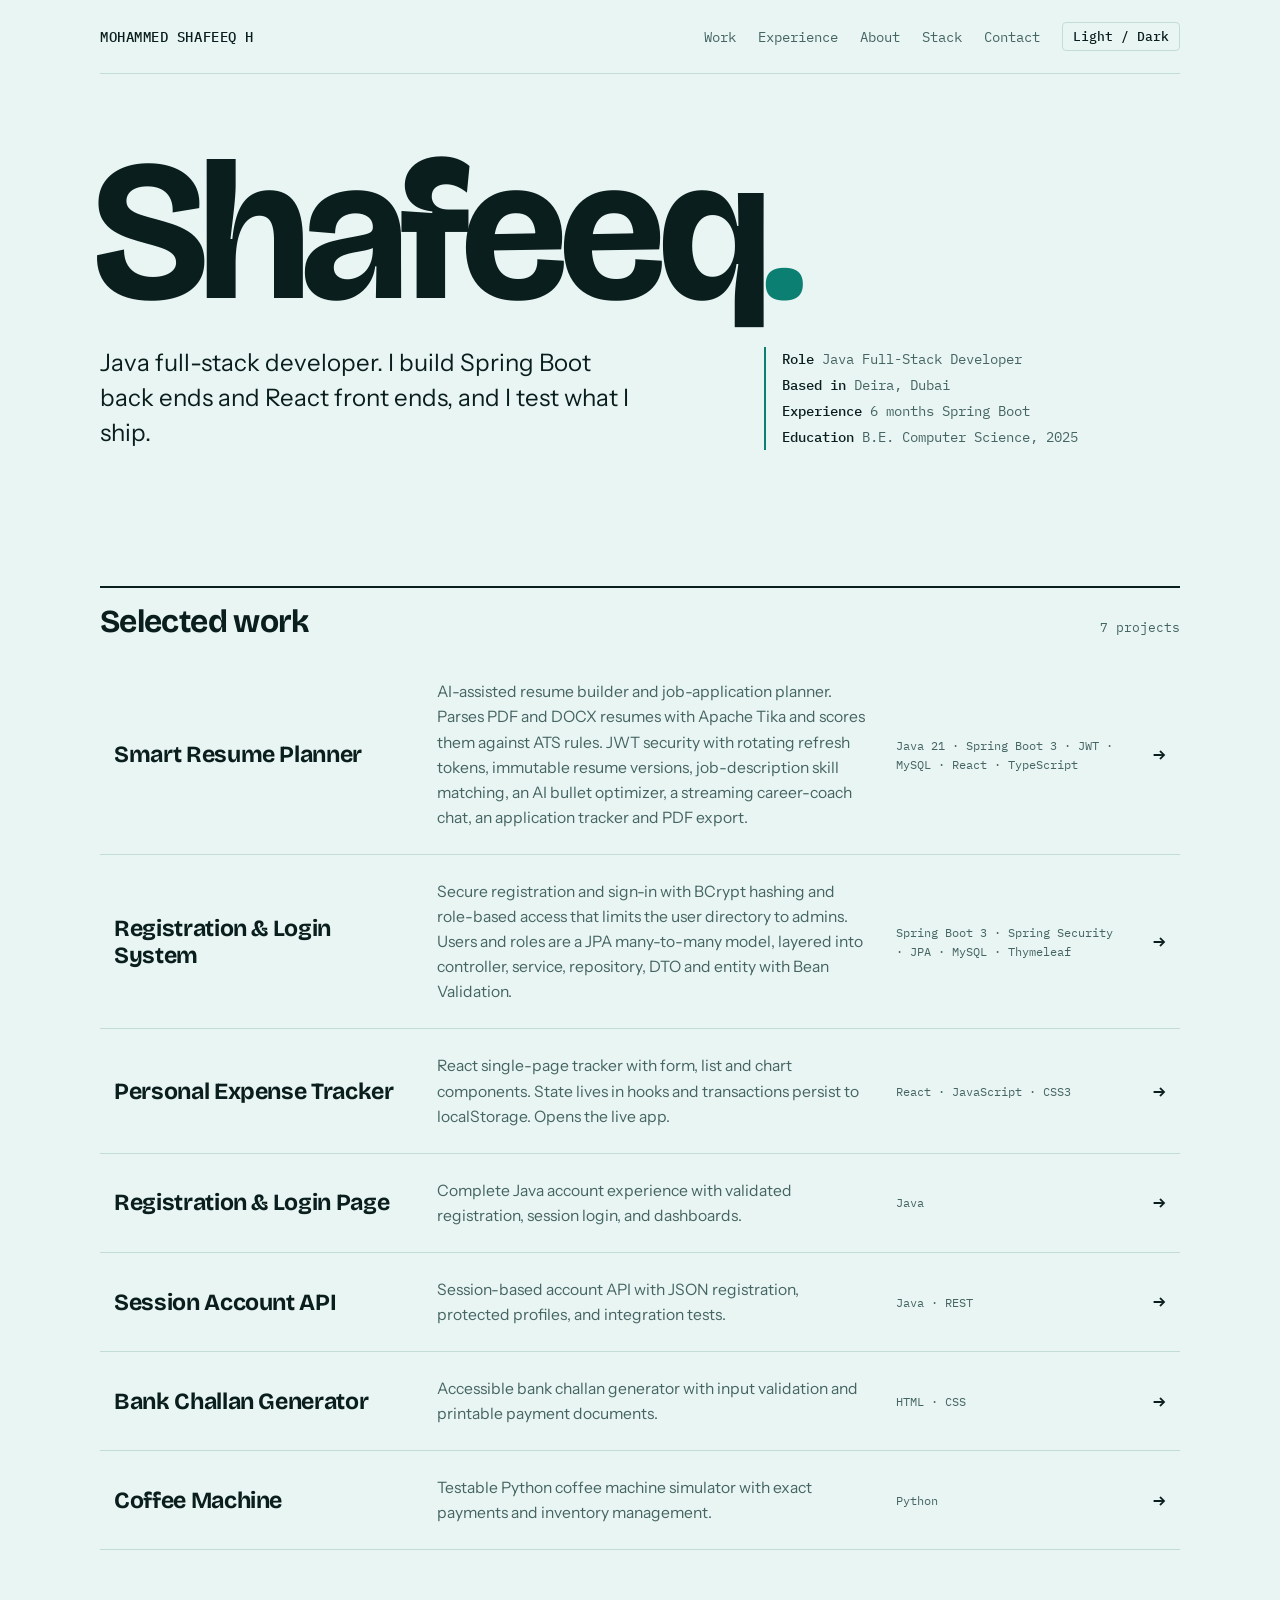
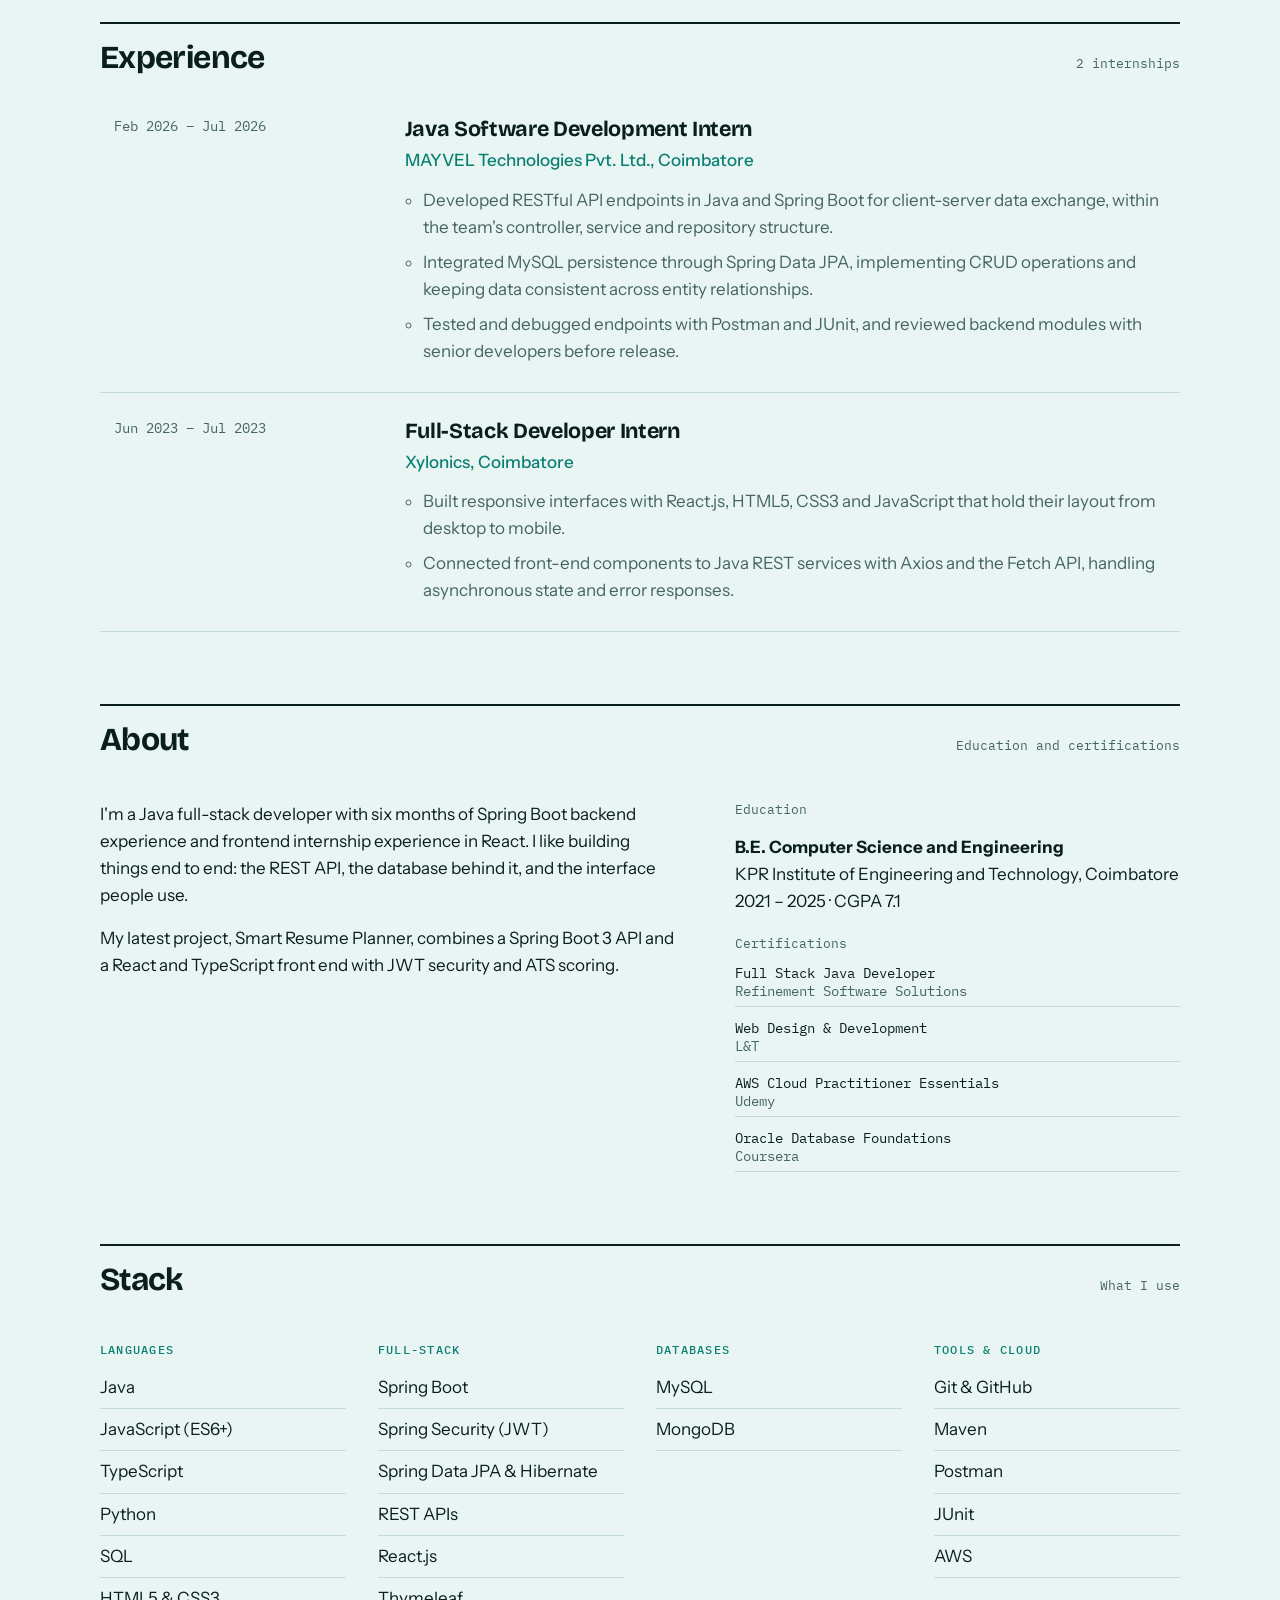
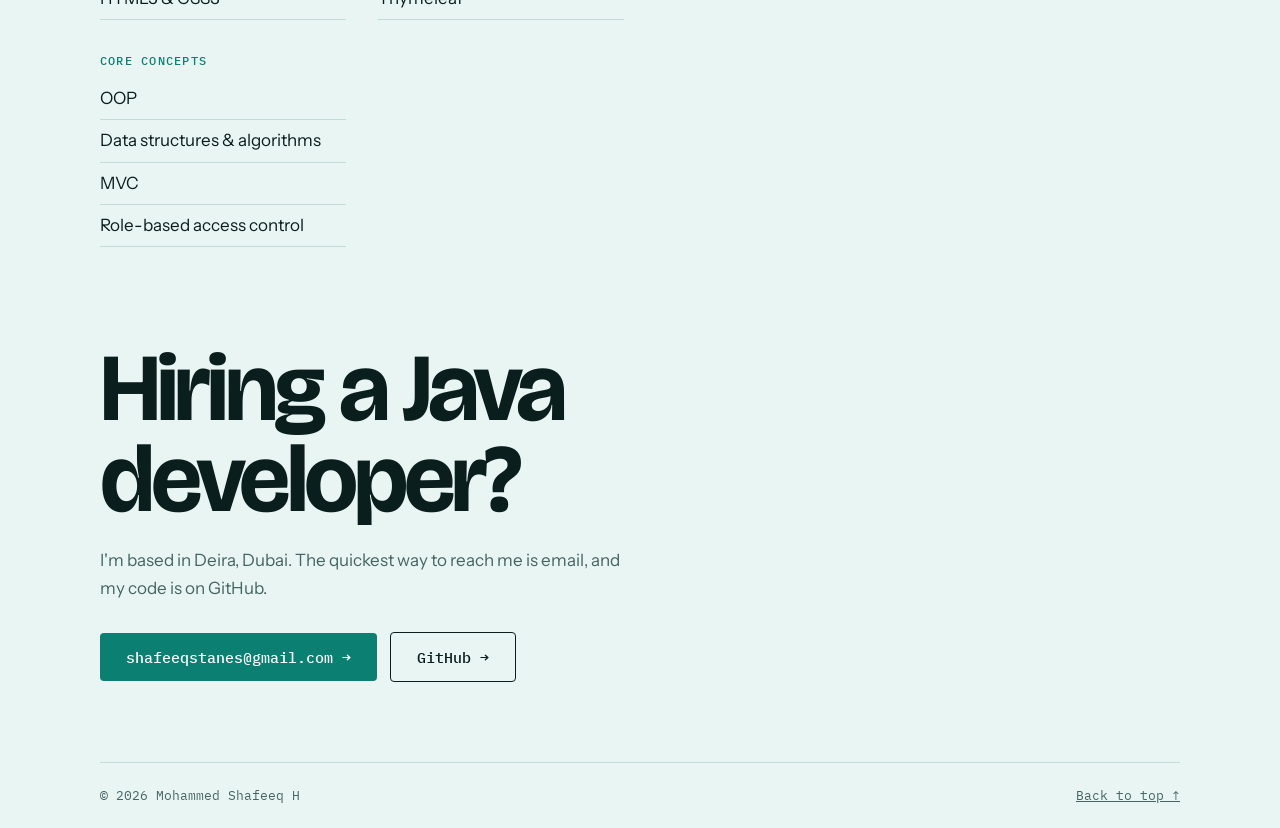
==== index.html @ 6ce8cd81 "Switch to aqua green theme Co-Authored-By: Claude Sonnet 5.5 <noreply@anthropic.com>" ====
<!doctype html>
<html lang="en">
<head>
<meta charset="utf-8">
<meta name="viewport" content="width=device-width, initial-scale=1">
<title>Mohammed Shafeeq Portfolio</title>
<meta name="description" content="Portfolio of Mohammed Shafeeq H, a Java full-stack developer in Dubai working with Spring Boot, React and MySQL.">
<link rel="preconnect" href="https://fonts.googleapis.com">
<link rel="preconnect" href="https://fonts.gstatic.com" crossorigin>
<link href="https://fonts.googleapis.com/css2?family=Bricolage+Grotesque:opsz,wght@12..96,500;12..96,700&family=Instrument+Sans:wght@400;500;600&family=IBM+Plex+Mono:wght@400;500&display=swap" rel="stylesheet">
<style>
/* Layout: left-aligned editorial index. Giant name, a ruled project index that fills on hover, a language bar drawn from the real repositories. */
:root{
  --bg:#e9f5f3; --surface:#f6fcfb; --fg:#0a1f1d; --muted:#456562; --line:#c2dcd8;
  --accent:#0a7f72; --accent-ink:#ffffff;
  --display:'Bricolage Grotesque','Arial Narrow',Arial,sans-serif;
  --body:'Instrument Sans',system-ui,sans-serif;
  --mono:'IBM Plex Mono',ui-monospace,Consolas,monospace;
}
@media (prefers-color-scheme:dark){
  :root:not([data-theme="light"]){--bg:#071a1b;--surface:#0d2325;--fg:#e2f5f2;--muted:#84aaa5;--line:#1b3b3d;--accent:#2fe0c4;--accent-ink:#04201c;color-scheme:dark}
}
:root[data-theme="dark"]{--bg:#071a1b;--surface:#0d2325;--fg:#e2f5f2;--muted:#84aaa5;--line:#1b3b3d;--accent:#2fe0c4;--accent-ink:#04201c;color-scheme:dark}
*{box-sizing:border-box;margin:0}
html{scroll-behavior:smooth}
body{background:var(--bg);color:var(--fg);font:400 1.0625rem/1.6 var(--body);-webkit-font-smoothing:antialiased;padding-left:max(16px,env(safe-area-inset-left,0px));padding-right:max(16px,env(safe-area-inset-right,0px));padding-block:0}
a{color:inherit}
.wrap{max-width:1080px;margin:0 auto}
.top{display:flex;justify-content:space-between;align-items:center;padding:22px 0;border-bottom:1px solid var(--line);gap:16px;flex-wrap:wrap}
.top .id{font:500 .85rem var(--mono);letter-spacing:.04em}
.top nav{display:flex;gap:22px;align-items:center;flex-wrap:wrap}
.top nav a{font:400 .85rem var(--mono);text-decoration:none;color:var(--muted)}
.top nav a:hover{color:var(--accent)}
#theme{font:500 .8rem var(--mono);background:none;color:var(--fg);border:1px solid var(--line);border-radius:4px;padding:5px 10px;cursor:pointer}
#theme:hover{border-color:var(--accent);color:var(--accent)}
.hero{padding:72px 0 64px;display:grid;grid-template-columns:1fr;gap:28px}
.hero h1{font:700 clamp(4rem,17vw,12.5rem)/.86 var(--display);letter-spacing:-.045em;margin-left:-.04em;text-wrap:balance}
.hero h1 span{color:var(--accent)}
.hero .row{display:grid;grid-template-columns:minmax(0,1.5fr) minmax(0,1fr);gap:40px;align-items:end}
@media(max-width:760px){.hero .row{grid-template-columns:minmax(0,1fr)}}
.lead{font-size:clamp(1.15rem,2.4vw,1.5rem);line-height:1.45;max-width:34ch}
.status{font:400 .85rem/1.9 var(--mono);color:var(--muted);border-left:2px solid var(--accent);padding-left:16px}
.status b{color:var(--fg);font-weight:500}
.h{display:flex;justify-content:space-between;align-items:baseline;gap:16px;padding:14px 0;border-top:2px solid var(--fg);margin-top:72px}
.h h2{font:700 clamp(1.5rem,3vw,2rem) var(--display);letter-spacing:-.02em}
.h small{font:400 .8rem var(--mono);color:var(--muted)}
.list{list-style:none;padding:0}
.item a{display:grid;grid-template-columns:minmax(0,1.1fr) minmax(0,1.6fr) minmax(0,.8fr) 28px;gap:24px;align-items:center;padding:24px 14px;border-bottom:1px solid var(--line);text-decoration:none;transition:background .2s,color .2s,padding .2s}
.item a:hover,.item a:focus-visible{background:var(--accent);color:var(--accent-ink);padding-left:22px;outline:none}
.item h3{font:700 1.45rem/1.15 var(--display);letter-spacing:-.015em}
.item p{color:var(--muted);font-size:.98rem}
.item .stack{font:400 .78rem/1.5 var(--mono);color:var(--muted)}
.item .arr{font:500 1.3rem var(--mono);justify-self:end}
.item a:hover p,.item a:hover .stack,.item a:focus-visible p,.item a:focus-visible .stack{color:inherit}
@media(max-width:760px){.item a{grid-template-columns:minmax(0,1fr) 24px;gap:6px 12px;padding:20px 8px}.item p,.item .stack{grid-column:1}.item .arr{grid-row:1;grid-column:2}}
.about{display:grid;grid-template-columns:minmax(0,1.3fr) minmax(0,1fr);gap:56px;padding-top:28px}
@media(max-width:760px){.about{grid-template-columns:minmax(0,1fr);gap:32px}}
.about p+p{margin-top:16px}
.about p{max-width:60ch}
.bar{display:flex;height:34px;border-radius:3px;overflow:hidden;gap:2px;margin:6px 0 16px}
.bar i{display:block;min-width:4px}
.leg{list-style:none;padding:0;font:400 .85rem var(--mono);display:grid;gap:6px}
.leg li{display:flex;align-items:center;gap:10px}
.leg em{width:10px;height:10px;border-radius:2px;display:inline-block;font-style:normal}
.leg span{margin-left:auto;color:var(--muted)}
.cap{font:400 .8rem var(--mono);color:var(--muted);margin-bottom:6px}
.skills{display:grid;grid-template-columns:repeat(auto-fit,minmax(200px,1fr));gap:32px;padding-top:28px}
.skills h3{font:500 .78rem var(--mono);letter-spacing:.1em;text-transform:uppercase;color:var(--accent);margin-bottom:10px}
.skills ul{list-style:none;padding:0}
.skills li{padding:7px 0;border-bottom:1px solid var(--line)}
.exp{display:grid;grid-template-columns:minmax(0,.7fr) minmax(0,2fr);gap:24px;padding:26px 14px;border-bottom:1px solid var(--line)}
.exp h3{font:700 1.35rem/1.2 var(--display);letter-spacing:-.015em}
.exp .when{font:400 .85rem var(--mono);color:var(--muted)}
.exp .org{color:var(--accent);font-weight:500;margin:4px 0 12px}
.pts{padding-left:18px;display:grid;gap:8px;color:var(--muted)}
@media(max-width:760px){.exp{grid-template-columns:minmax(0,1fr);gap:8px;padding:22px 8px}}
.edu{line-height:1.6}
.certs li{display:grid;grid-template-columns:minmax(0,1fr);gap:0;padding:6px 0;border-bottom:1px solid var(--line)}
.certs span{margin-left:0}
.btn.ghost{background:none;color:var(--fg);border:1px solid var(--fg);margin-left:10px}
@media(max-width:480px){.btn.ghost{margin:10px 0 0}}
.contact{padding:96px 0 80px}
.contact h2{font:700 clamp(2.4rem,8vw,6rem)/.95 var(--display);letter-spacing:-.04em;max-width:13ch;text-wrap:balance}
.contact p{color:var(--muted);max-width:48ch;margin:22px 0 30px}
.btn{display:inline-block;background:var(--accent);color:var(--accent-ink);padding:14px 26px;border-radius:4px;font:500 .95rem var(--mono);text-decoration:none;transition:transform .2s}
.btn:hover{transform:translate(3px,-3px)}
footer{border-top:1px solid var(--line);padding:24px 0;font:400 .8rem var(--mono);color:var(--muted);display:flex;justify-content:space-between;gap:8px;flex-wrap:wrap}
:focus-visible{outline:2px solid var(--accent);outline-offset:3px}
@media(prefers-reduced-motion:reduce){*{transition:none!important}html{scroll-behavior:auto}}
</style>
</head>
<body>
<div class="wrap">
<header class="top">
  <span class="id">MOHAMMED SHAFEEQ H</span>
  <nav>
    <a href="#work">Work</a><a href="#experience">Experience</a><a href="#about">About</a><a href="#stack">Stack</a><a href="#contact">Contact</a>
    <button id="theme" type="button" aria-label="Switch between light and dark theme">Light / Dark</button>
  </nav>
</header>

<main id="top">
<section class="hero">
  <h1>Shafeeq<span>.</span></h1>
  <div class="row">
    <p class="lead">Java full-stack developer. I build Spring Boot back ends and React front ends, and I test what I ship.</p>
    <div class="status">
      <div><b>Role</b> Java Full-Stack Developer</div>
      <div><b>Based in</b> Deira, Dubai</div>
      <div><b>Experience</b> 6 months Spring Boot</div>
      <div><b>Education</b> B.E. Computer Science, 2025</div>
    </div>
  </div>
</section>

<section id="work">
  <div class="h"><h2>Selected work</h2><small>7 projects</small></div>
  <ul class="list">
    <li class="item"><a href="https://github.com/Shafeeq0807/smart-resume-planner" target="_blank" rel="noopener"><h3>Smart Resume Planner</h3><p>AI-assisted resume builder and job-application planner. Parses PDF and DOCX resumes with Apache Tika and scores them against ATS rules. JWT security with rotating refresh tokens, immutable resume versions, job-description skill matching, an AI bullet optimizer, a streaming career-coach chat, an application tracker and PDF export.</p><span class="stack">Java 21 · Spring Boot 3 · JWT · MySQL · React · TypeScript</span><span class="arr" aria-hidden="true">→</span></a></li>
    <li class="item"><a href="https://github.com/Shafeeq0807/Spring-Security-login-form" target="_blank" rel="noopener"><h3>Registration &amp; Login System</h3><p>Secure registration and sign-in with BCrypt hashing and role-based access that limits the user directory to admins. Users and roles are a JPA many-to-many model, layered into controller, service, repository, DTO and entity with Bean Validation.</p><span class="stack">Spring Boot 3 · Spring Security · JPA · MySQL · Thymeleaf</span><span class="arr" aria-hidden="true">→</span></a></li>
    <li class="item"><a href="https://shafeeq0807.github.io/Expense-Tracker-react" target="_blank" rel="noopener"><h3>Personal Expense Tracker</h3><p>React single-page tracker with form, list and chart components. State lives in hooks and transactions persist to localStorage. Opens the live app.</p><span class="stack">React · JavaScript · CSS3</span><span class="arr" aria-hidden="true">→</span></a></li>
    <li class="item"><a href="https://github.com/Shafeeq0807/registration-login-page" target="_blank" rel="noopener"><h3>Registration &amp; Login Page</h3><p>Complete Java account experience with validated registration, session login, and dashboards.</p><span class="stack">Java</span><span class="arr" aria-hidden="true">→</span></a></li>
    <li class="item"><a href="https://github.com/Shafeeq0807/Registrationand-login" target="_blank" rel="noopener"><h3>Session Account API</h3><p>Session-based account API with JSON registration, protected profiles, and integration tests.</p><span class="stack">Java · REST</span><span class="arr" aria-hidden="true">→</span></a></li>
    <li class="item"><a href="https://github.com/Shafeeq0807/Bank-Challan.github.io" target="_blank" rel="noopener"><h3>Bank Challan Generator</h3><p>Accessible bank challan generator with input validation and printable payment documents.</p><span class="stack">HTML · CSS</span><span class="arr" aria-hidden="true">→</span></a></li>
    <li class="item"><a href="https://github.com/Shafeeq0807/Coffee-Machine" target="_blank" rel="noopener"><h3>Coffee Machine</h3><p>Testable Python coffee machine simulator with exact payments and inventory management.</p><span class="stack">Python</span><span class="arr" aria-hidden="true">→</span></a></li>
  </ul>
</section>

<section id="experience">
  <div class="h"><h2>Experience</h2><small>2 internships</small></div>
  <ul class="list">
    <li class="exp"><div class="when">Feb 2026 – Jul 2026</div><div><h3>Java Software Development Intern</h3><p class="org">MAYVEL Technologies Pvt. Ltd., Coimbatore</p><ul class="pts"><li>Developed RESTful API endpoints in Java and Spring Boot for client-server data exchange, within the team's controller, service and repository structure.</li><li>Integrated MySQL persistence through Spring Data JPA, implementing CRUD operations and keeping data consistent across entity relationships.</li><li>Tested and debugged endpoints with Postman and JUnit, and reviewed backend modules with senior developers before release.</li></ul></div></li>
    <li class="exp"><div class="when">Jun 2023 – Jul 2023</div><div><h3>Full-Stack Developer Intern</h3><p class="org">Xylonics, Coimbatore</p><ul class="pts"><li>Built responsive interfaces with React.js, HTML5, CSS3 and JavaScript that hold their layout from desktop to mobile.</li><li>Connected front-end components to Java REST services with Axios and the Fetch API, handling asynchronous state and error responses.</li></ul></div></li>
  </ul>
</section>

<section id="about">
  <div class="h"><h2>About</h2><small>Education and certifications</small></div>
  <div class="about">
    <div>
      <p>I'm a Java full-stack developer with six months of Spring Boot backend experience and frontend internship experience in React. I like building things end to end: the REST API, the database behind it, and the interface people use.</p>
      <p>My latest project, Smart Resume Planner, combines a Spring Boot 3 API and a React and TypeScript front end with JWT security and ATS scoring.</p>
    </div>
    <div>
      <p class="cap">Education</p>
      <p class="edu"><b>B.E. Computer Science and Engineering</b><br>KPR Institute of Engineering and Technology, Coimbatore<br>2021 – 2025 · CGPA 7.1</p>
      <p class="cap" style="margin-top:20px">Certifications</p>
      <ul class="leg certs">
        <li>Full Stack Java Developer<span>Refinement Software Solutions</span></li>
        <li>Web Design &amp; Development<span>L&amp;T</span></li>
        <li>AWS Cloud Practitioner Essentials<span>Udemy</span></li>
        <li>Oracle Database Foundations<span>Coursera</span></li>
      </ul>
    </div>
  </div>
</section>

<section id="stack">
  <div class="h"><h2>Stack</h2><small>What I use</small></div>
  <div class="skills">
    <div><h3>Languages</h3><ul><li>Java</li><li>JavaScript (ES6+)</li><li>TypeScript</li><li>Python</li><li>SQL</li><li>HTML5 &amp; CSS3</li></ul></div>
    <div><h3>Full-stack</h3><ul><li>Spring Boot</li><li>Spring Security (JWT)</li><li>Spring Data JPA &amp; Hibernate</li><li>REST APIs</li><li>React.js</li><li>Thymeleaf</li></ul></div>
    <div><h3>Databases</h3><ul><li>MySQL</li><li>MongoDB</li></ul></div>
    <div><h3>Tools &amp; cloud</h3><ul><li>Git &amp; GitHub</li><li>Maven</li><li>Postman</li><li>JUnit</li><li>AWS</li></ul></div>
    <div><h3>Core concepts</h3><ul><li>OOP</li><li>Data structures &amp; algorithms</li><li>MVC</li><li>Role-based access control</li></ul></div>
  </div>
</section>

<section id="contact" class="contact">
  <h2>Hiring a Java developer?</h2>
  <p>I'm based in Deira, Dubai. The quickest way to reach me is email, and my code is on GitHub.</p>
  <a class="btn" href="mailto:shafeeqstanes@gmail.com">shafeeqstanes@gmail.com →</a>
  <a class="btn ghost" href="https://github.com/Shafeeq0807" target="_blank" rel="noopener">GitHub →</a>
</section>
</main>

<footer><span>© <span id="yr">2026</span> Mohammed Shafeeq H</span><a href="#top">Back to top ↑</a></footer>
</div>

<script>
document.getElementById('yr').textContent=new Date().getFullYear();
var root=document.documentElement,btn=document.getElementById('theme');
try{var t=localStorage.getItem('theme');if(t)root.dataset.theme=t}catch(e){}
btn.addEventListener('click',function(){
  var dark=root.dataset.theme?root.dataset.theme==='dark':matchMedia('(prefers-color-scheme:dark)').matches;
  root.dataset.theme=dark?'light':'dark';
  try{localStorage.setItem('theme',root.dataset.theme)}catch(e){}
});
</script>
</body>
</html>
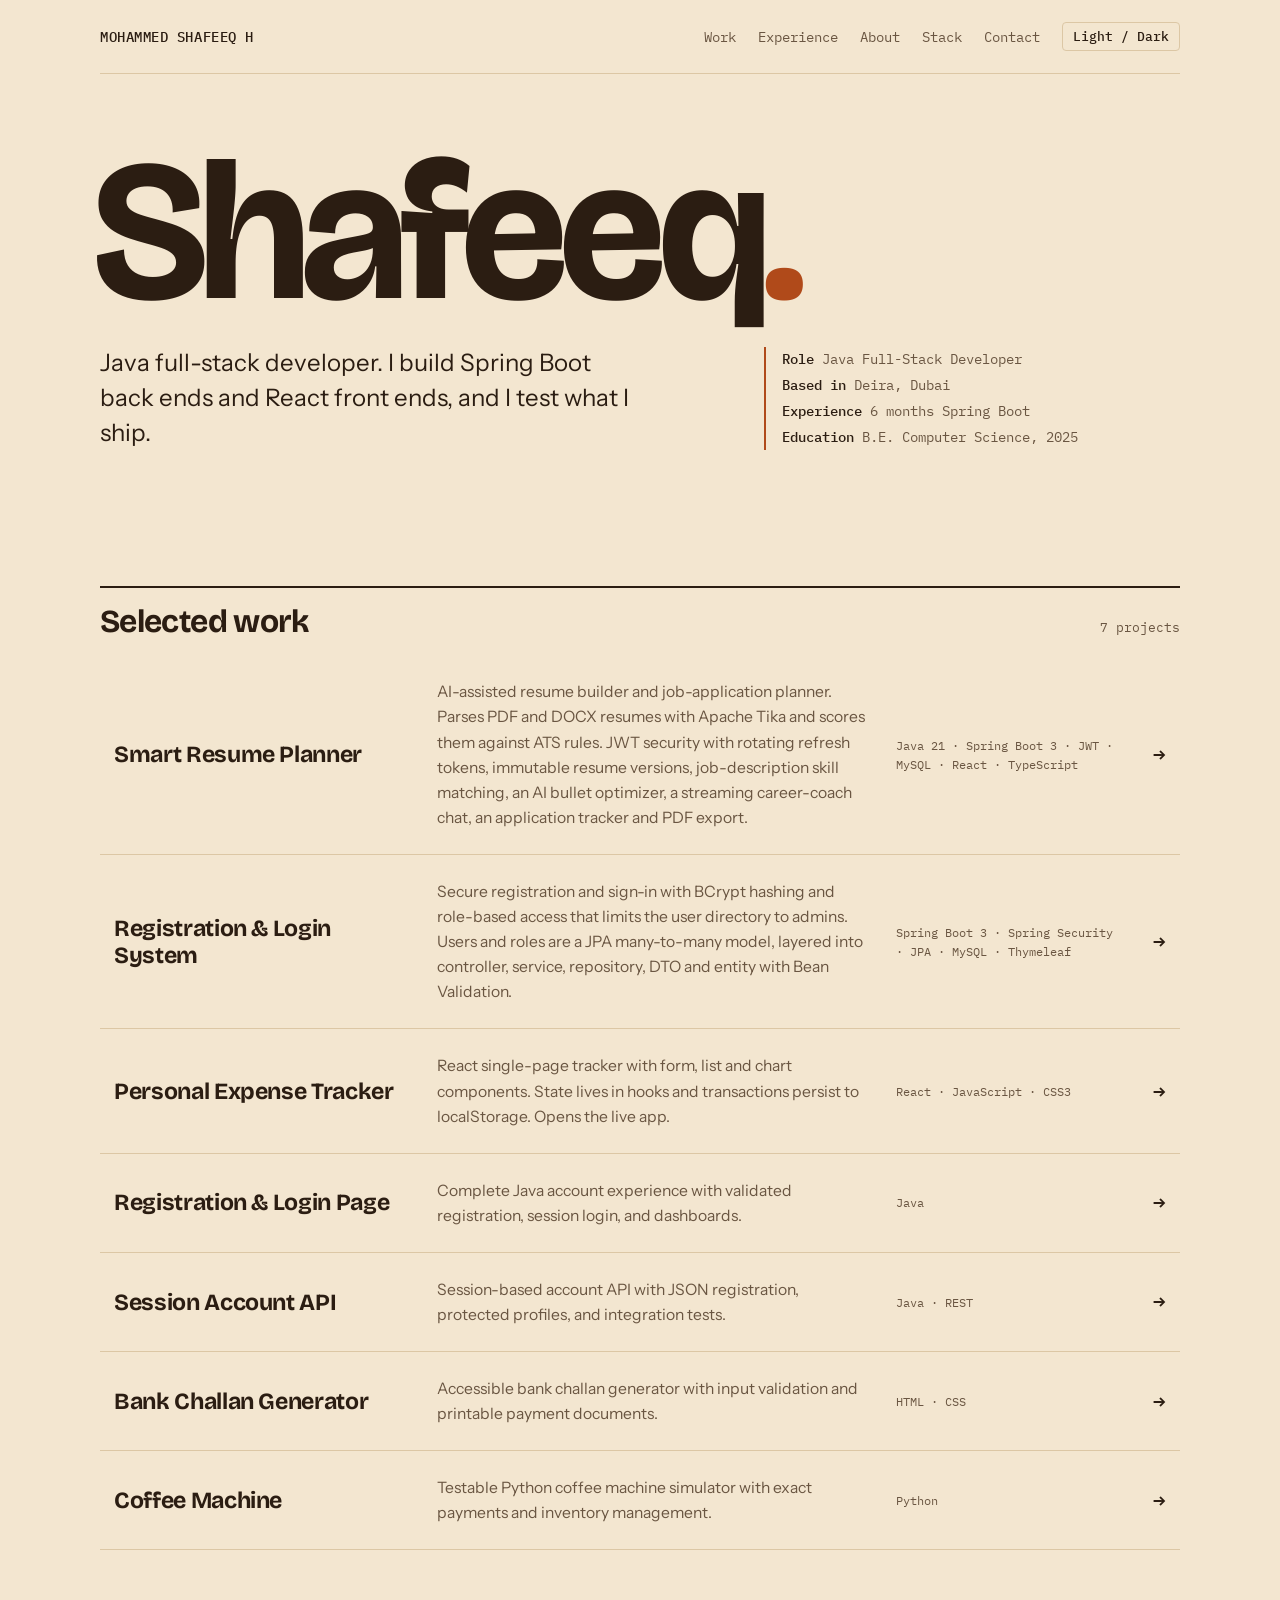
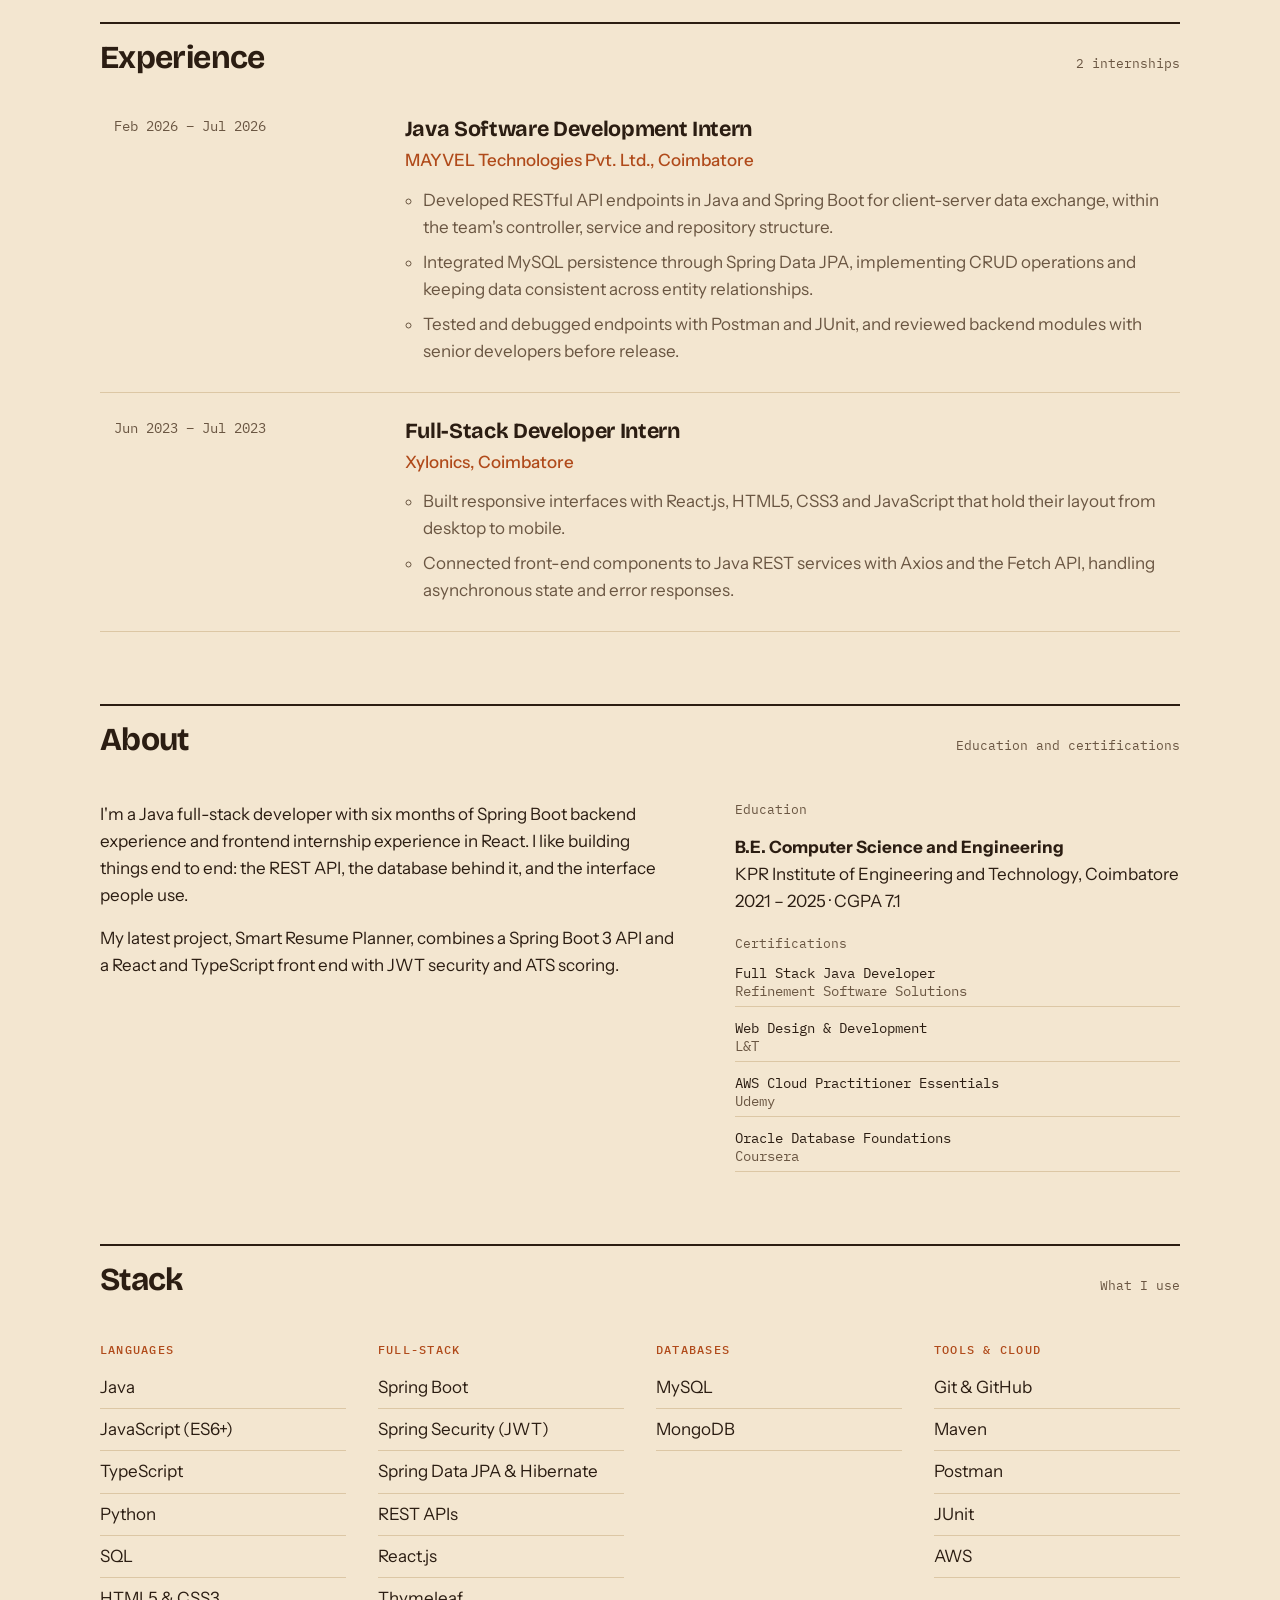
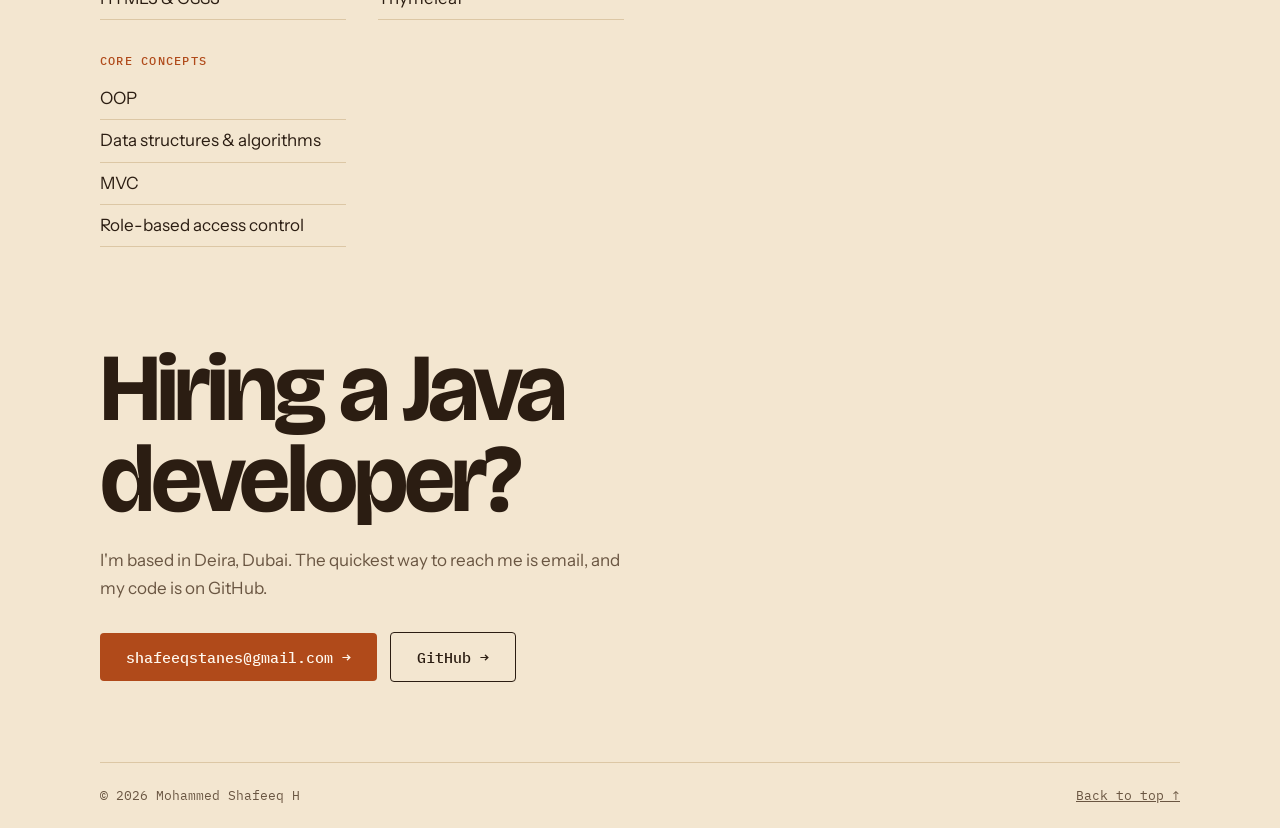
==== commit c5257f37: "Switch to desert theme Co-Authored-By: Claude Sonnet 5.5 <noreply@anthropic.com>" ====
--- a/index.html
+++ b/index.html
@@ -11,16 +11,16 @@
 <style>
 /* Layout: left-aligned editorial index. Giant name, a ruled project index that fills on hover, a language bar drawn from the real repositories. */
 :root{
-  --bg:#e9f5f3; --surface:#f6fcfb; --fg:#0a1f1d; --muted:#456562; --line:#c2dcd8;
-  --accent:#0a7f72; --accent-ink:#ffffff;
+  --bg:#f3e6d0; --surface:#faf1e0; --fg:#2b1d12; --muted:#6a5642; --line:#dcc7a5;
+  --accent:#b04a1a; --accent-ink:#fff8ee;
   --display:'Bricolage Grotesque','Arial Narrow',Arial,sans-serif;
   --body:'Instrument Sans',system-ui,sans-serif;
   --mono:'IBM Plex Mono',ui-monospace,Consolas,monospace;
 }
 @media (prefers-color-scheme:dark){
-  :root:not([data-theme="light"]){--bg:#071a1b;--surface:#0d2325;--fg:#e2f5f2;--muted:#84aaa5;--line:#1b3b3d;--accent:#2fe0c4;--accent-ink:#04201c;color-scheme:dark}
+  :root:not([data-theme="light"]){--bg:#1d1410;--surface:#2a1d15;--fg:#f4e4cb;--muted:#b39a7c;--line:#43301f;--accent:#e8913f;--accent-ink:#1d1410;color-scheme:dark}
 }
-:root[data-theme="dark"]{--bg:#071a1b;--surface:#0d2325;--fg:#e2f5f2;--muted:#84aaa5;--line:#1b3b3d;--accent:#2fe0c4;--accent-ink:#04201c;color-scheme:dark}
+:root[data-theme="dark"]{--bg:#1d1410;--surface:#2a1d15;--fg:#f4e4cb;--muted:#b39a7c;--line:#43301f;--accent:#e8913f;--accent-ink:#1d1410;color-scheme:dark}
 *{box-sizing:border-box;margin:0}
 html{scroll-behavior:smooth}
 body{background:var(--bg);color:var(--fg);font:400 1.0625rem/1.6 var(--body);-webkit-font-smoothing:antialiased;padding-left:max(16px,env(safe-area-inset-left,0px));padding-right:max(16px,env(safe-area-inset-right,0px));padding-block:0}
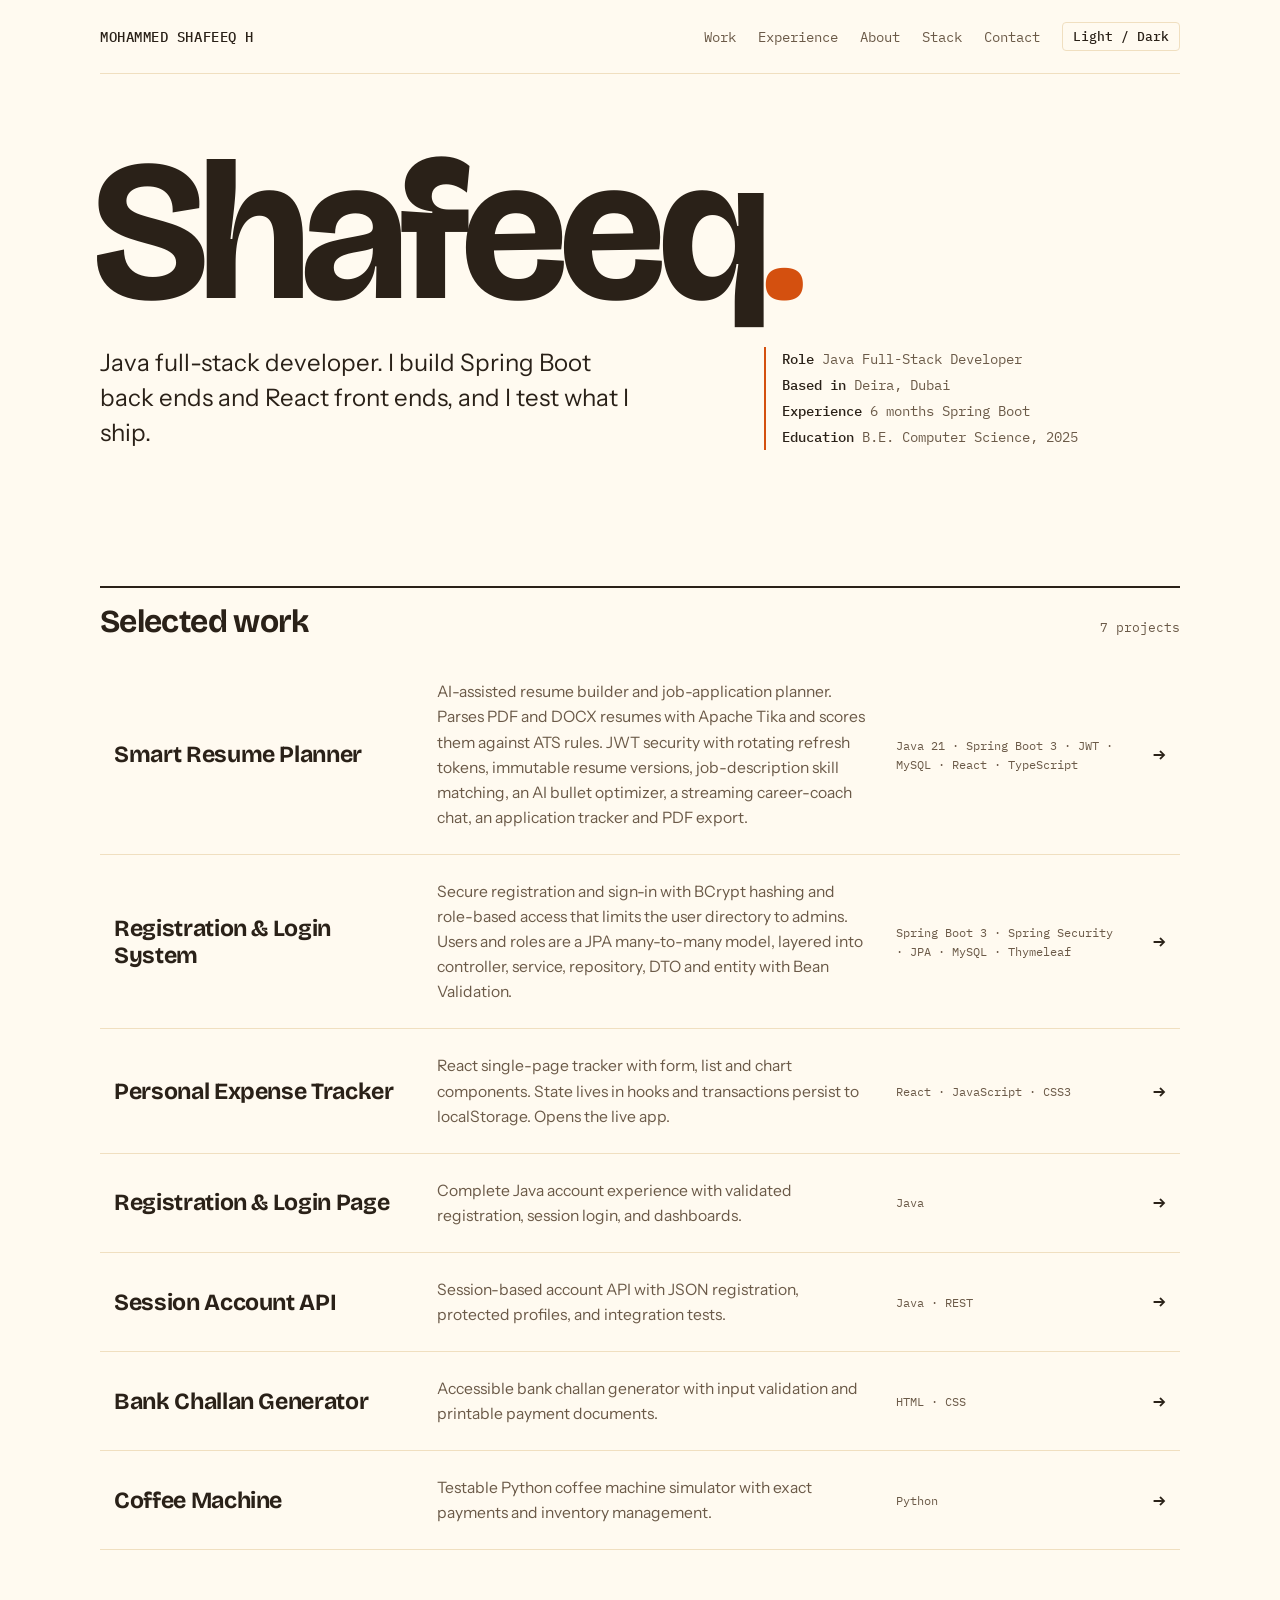
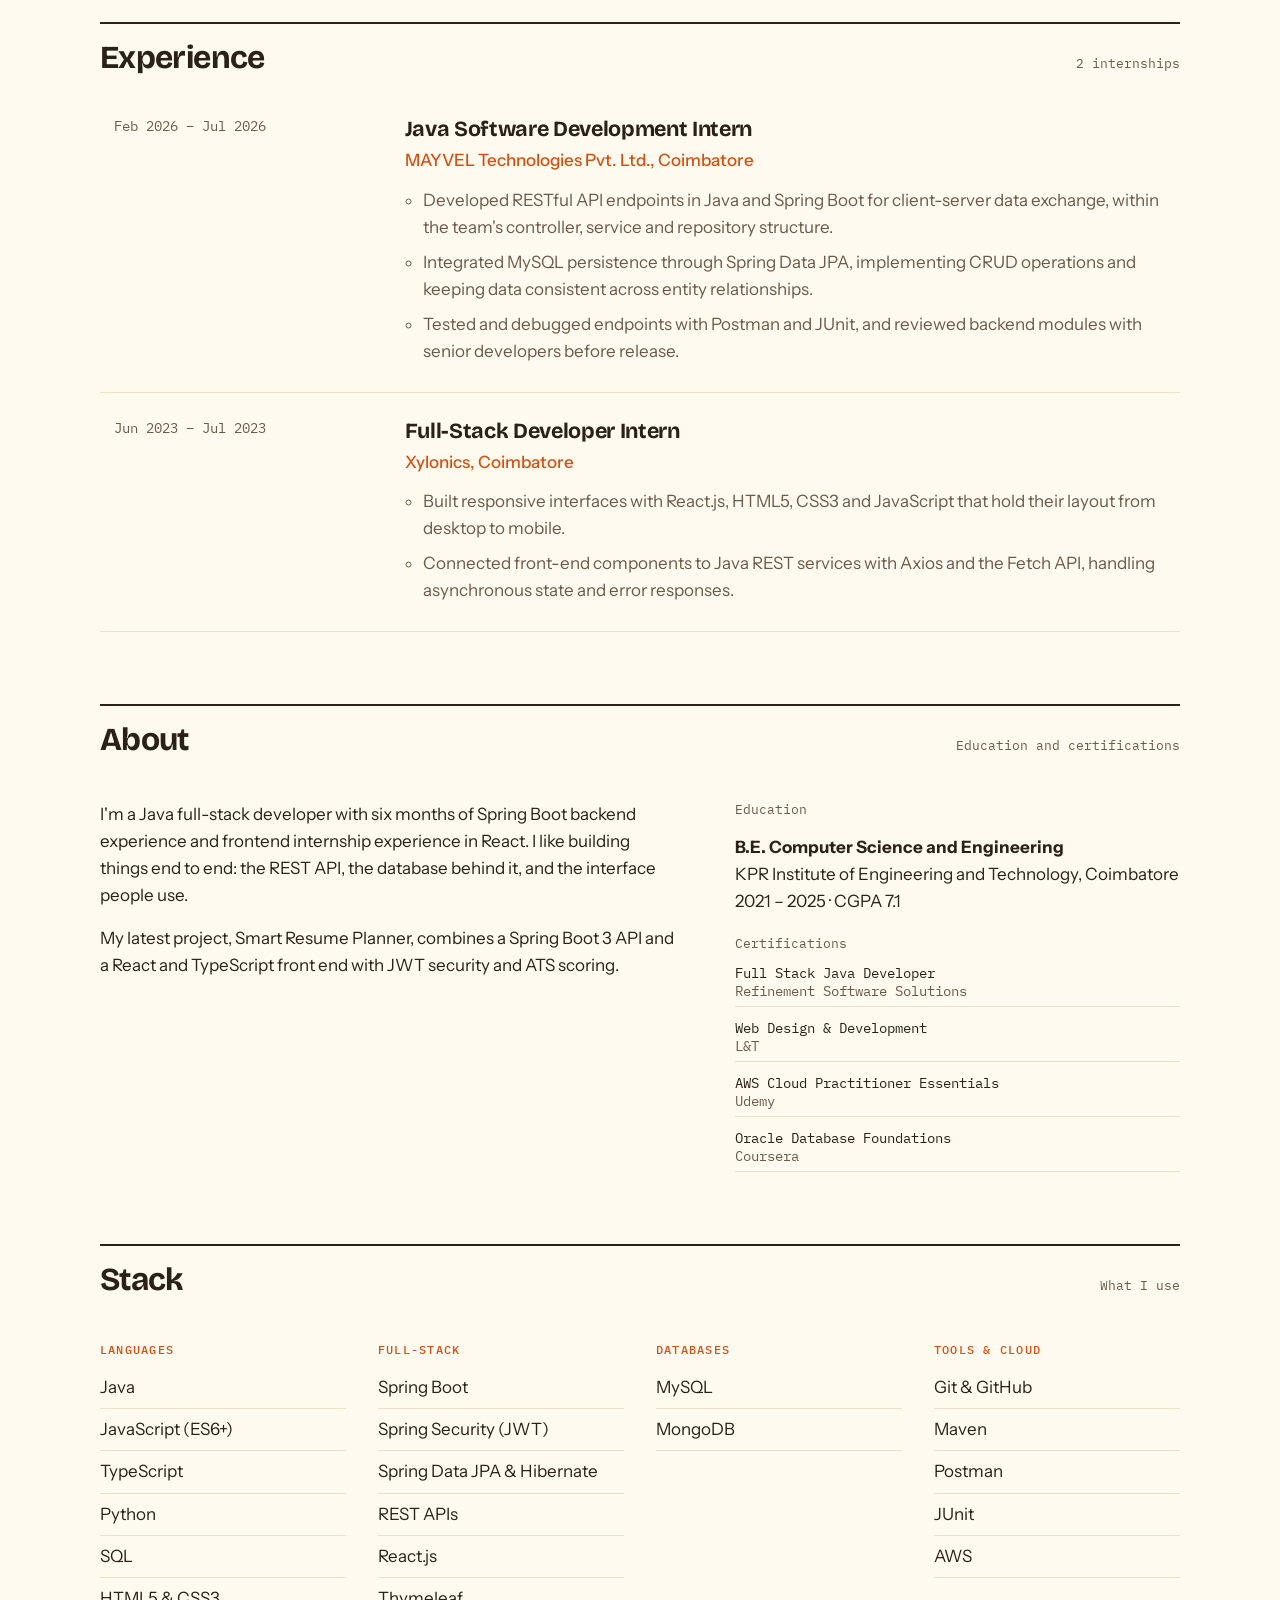
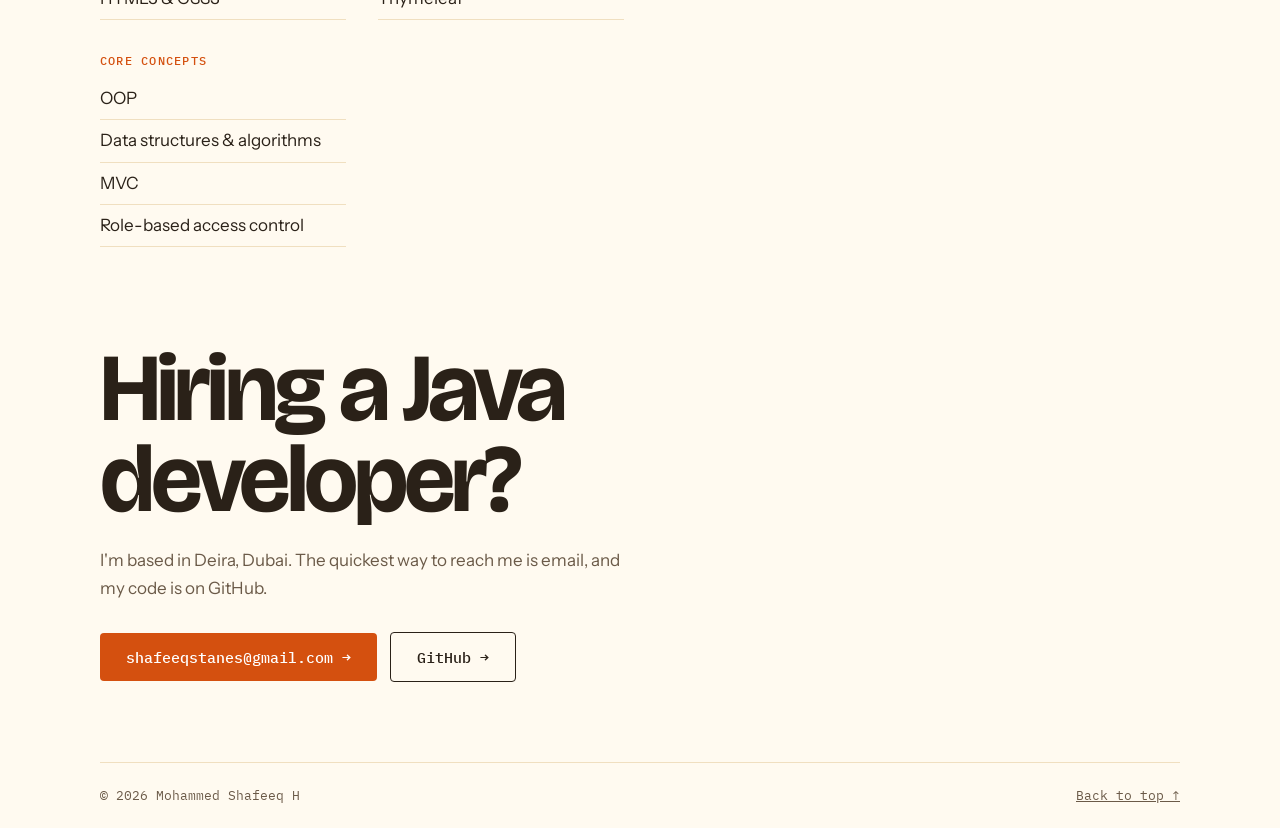
==== commit 12547b18: "Bright light theme by default Co-Authored-By: Claude Sonnet 5.5 <noreply@anthropic.com>" ====
--- a/index.html
+++ b/index.html
@@ -11,14 +11,11 @@
 <style>
 /* Layout: left-aligned editorial index. Giant name, a ruled project index that fills on hover, a language bar drawn from the real repositories. */
 :root{
-  --bg:#f3e6d0; --surface:#faf1e0; --fg:#2b1d12; --muted:#6a5642; --line:#dcc7a5;
-  --accent:#b04a1a; --accent-ink:#fff8ee;
+  --bg:#fffaf0; --surface:#ffffff; --fg:#2a2118; --muted:#6b5a48; --line:#f0dfc0;
+  --accent:#d4500f; --accent-ink:#ffffff;
   --display:'Bricolage Grotesque','Arial Narrow',Arial,sans-serif;
   --body:'Instrument Sans',system-ui,sans-serif;
   --mono:'IBM Plex Mono',ui-monospace,Consolas,monospace;
-}
-@media (prefers-color-scheme:dark){
-  :root:not([data-theme="light"]){--bg:#1d1410;--surface:#2a1d15;--fg:#f4e4cb;--muted:#b39a7c;--line:#43301f;--accent:#e8913f;--accent-ink:#1d1410;color-scheme:dark}
 }
 :root[data-theme="dark"]{--bg:#1d1410;--surface:#2a1d15;--fg:#f4e4cb;--muted:#b39a7c;--line:#43301f;--accent:#e8913f;--accent-ink:#1d1410;color-scheme:dark}
 *{box-sizing:border-box;margin:0}
@@ -182,7 +179,7 @@
 var root=document.documentElement,btn=document.getElementById('theme');
 try{var t=localStorage.getItem('theme');if(t)root.dataset.theme=t}catch(e){}
 btn.addEventListener('click',function(){
-  var dark=root.dataset.theme?root.dataset.theme==='dark':matchMedia('(prefers-color-scheme:dark)').matches;
+  var dark=root.dataset.theme?root.dataset.theme==='dark':false;
   root.dataset.theme=dark?'light':'dark';
   try{localStorage.setItem('theme',root.dataset.theme)}catch(e){}
 });
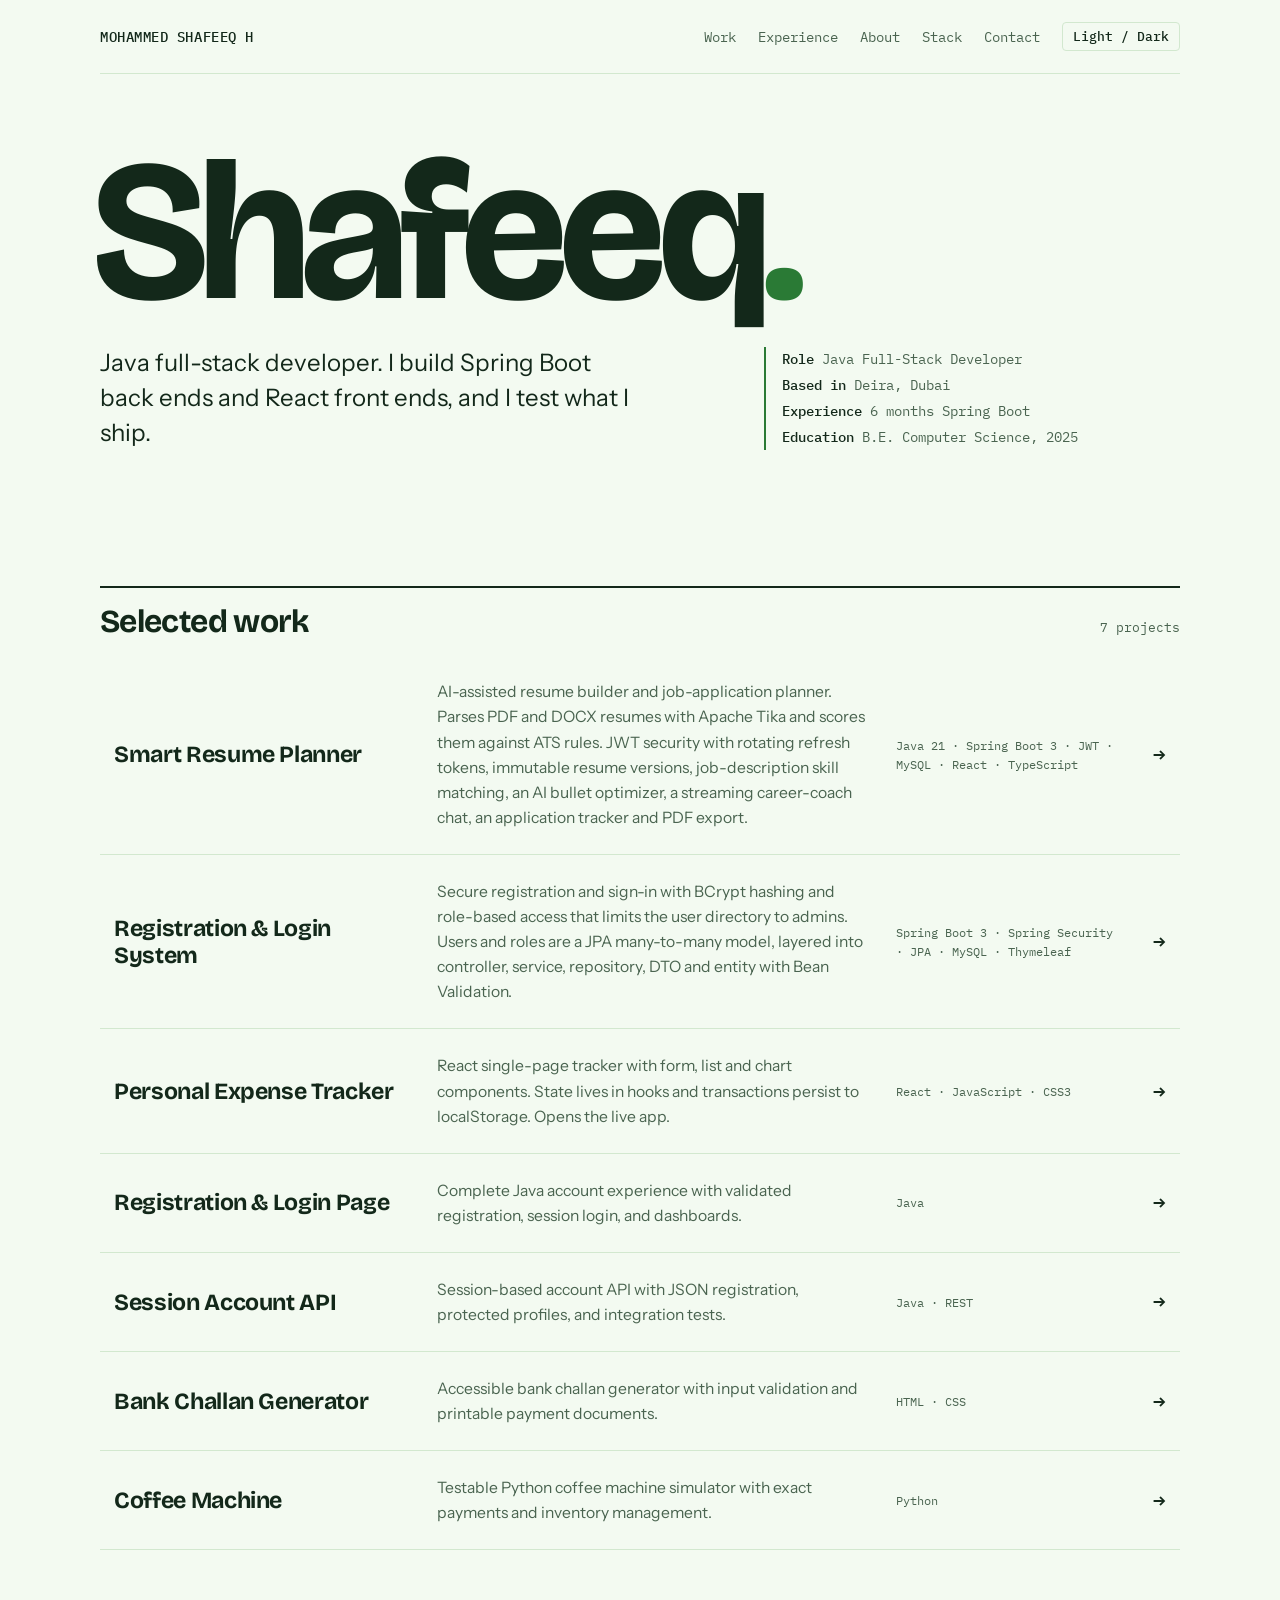
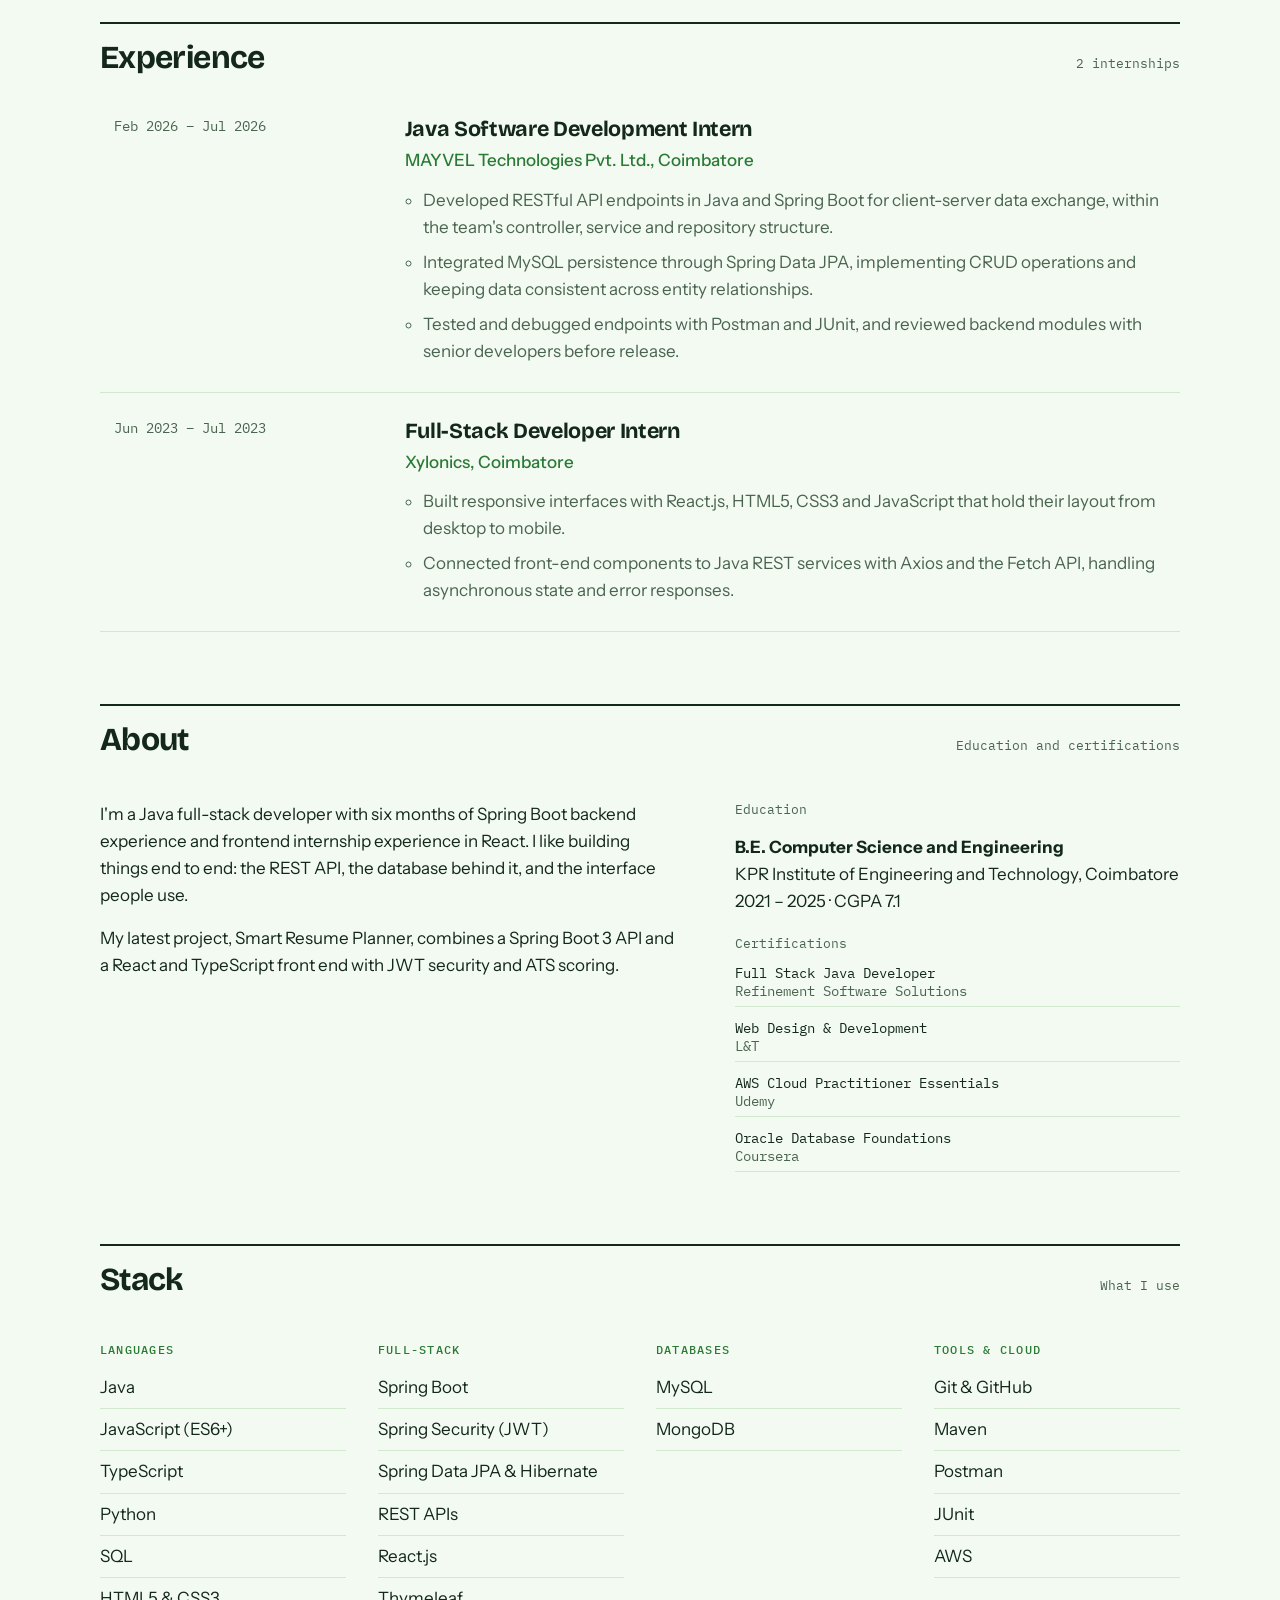
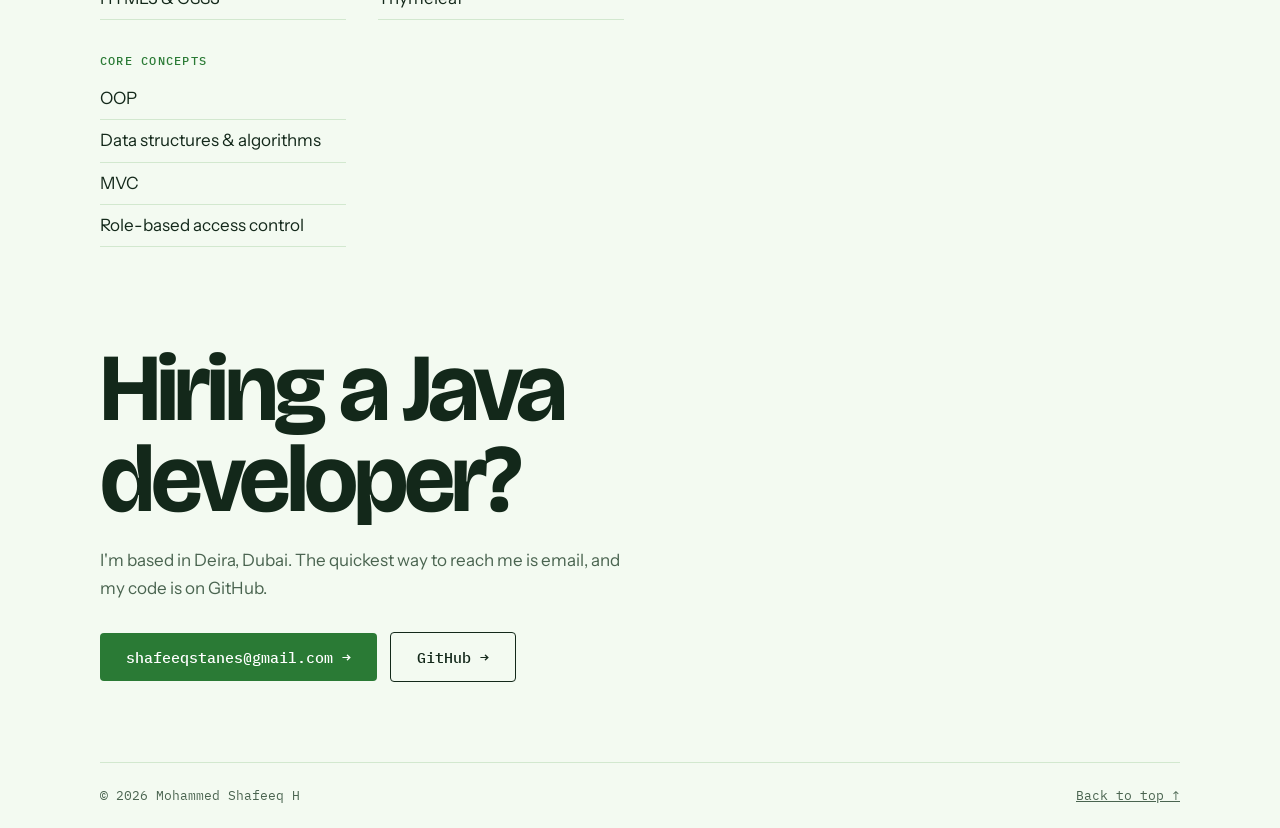
==== commit 7c055d66: "Forest theme: bright light default with dark toggle Co-Authored-By: Claude Sonnet 5.5 <noreply@anthr" ====
--- a/index.html
+++ b/index.html
@@ -11,13 +11,13 @@
 <style>
 /* Layout: left-aligned editorial index. Giant name, a ruled project index that fills on hover, a language bar drawn from the real repositories. */
 :root{
-  --bg:#fffaf0; --surface:#ffffff; --fg:#2a2118; --muted:#6b5a48; --line:#f0dfc0;
-  --accent:#d4500f; --accent-ink:#ffffff;
+  --bg:#f3faf1; --surface:#ffffff; --fg:#13281a; --muted:#4a6450; --line:#d2e8cf;
+  --accent:#2a7a35; --accent-ink:#ffffff;
   --display:'Bricolage Grotesque','Arial Narrow',Arial,sans-serif;
   --body:'Instrument Sans',system-ui,sans-serif;
   --mono:'IBM Plex Mono',ui-monospace,Consolas,monospace;
 }
-:root[data-theme="dark"]{--bg:#1d1410;--surface:#2a1d15;--fg:#f4e4cb;--muted:#b39a7c;--line:#43301f;--accent:#e8913f;--accent-ink:#1d1410;color-scheme:dark}
+:root[data-theme="dark"]{--bg:#0e1f14;--surface:#152a1b;--fg:#e4f3e2;--muted:#8db095;--line:#254031;--accent:#6fd17f;--accent-ink:#0e1f14;color-scheme:dark}
 *{box-sizing:border-box;margin:0}
 html{scroll-behavior:smooth}
 body{background:var(--bg);color:var(--fg);font:400 1.0625rem/1.6 var(--body);-webkit-font-smoothing:antialiased;padding-left:max(16px,env(safe-area-inset-left,0px));padding-right:max(16px,env(safe-area-inset-right,0px));padding-block:0}
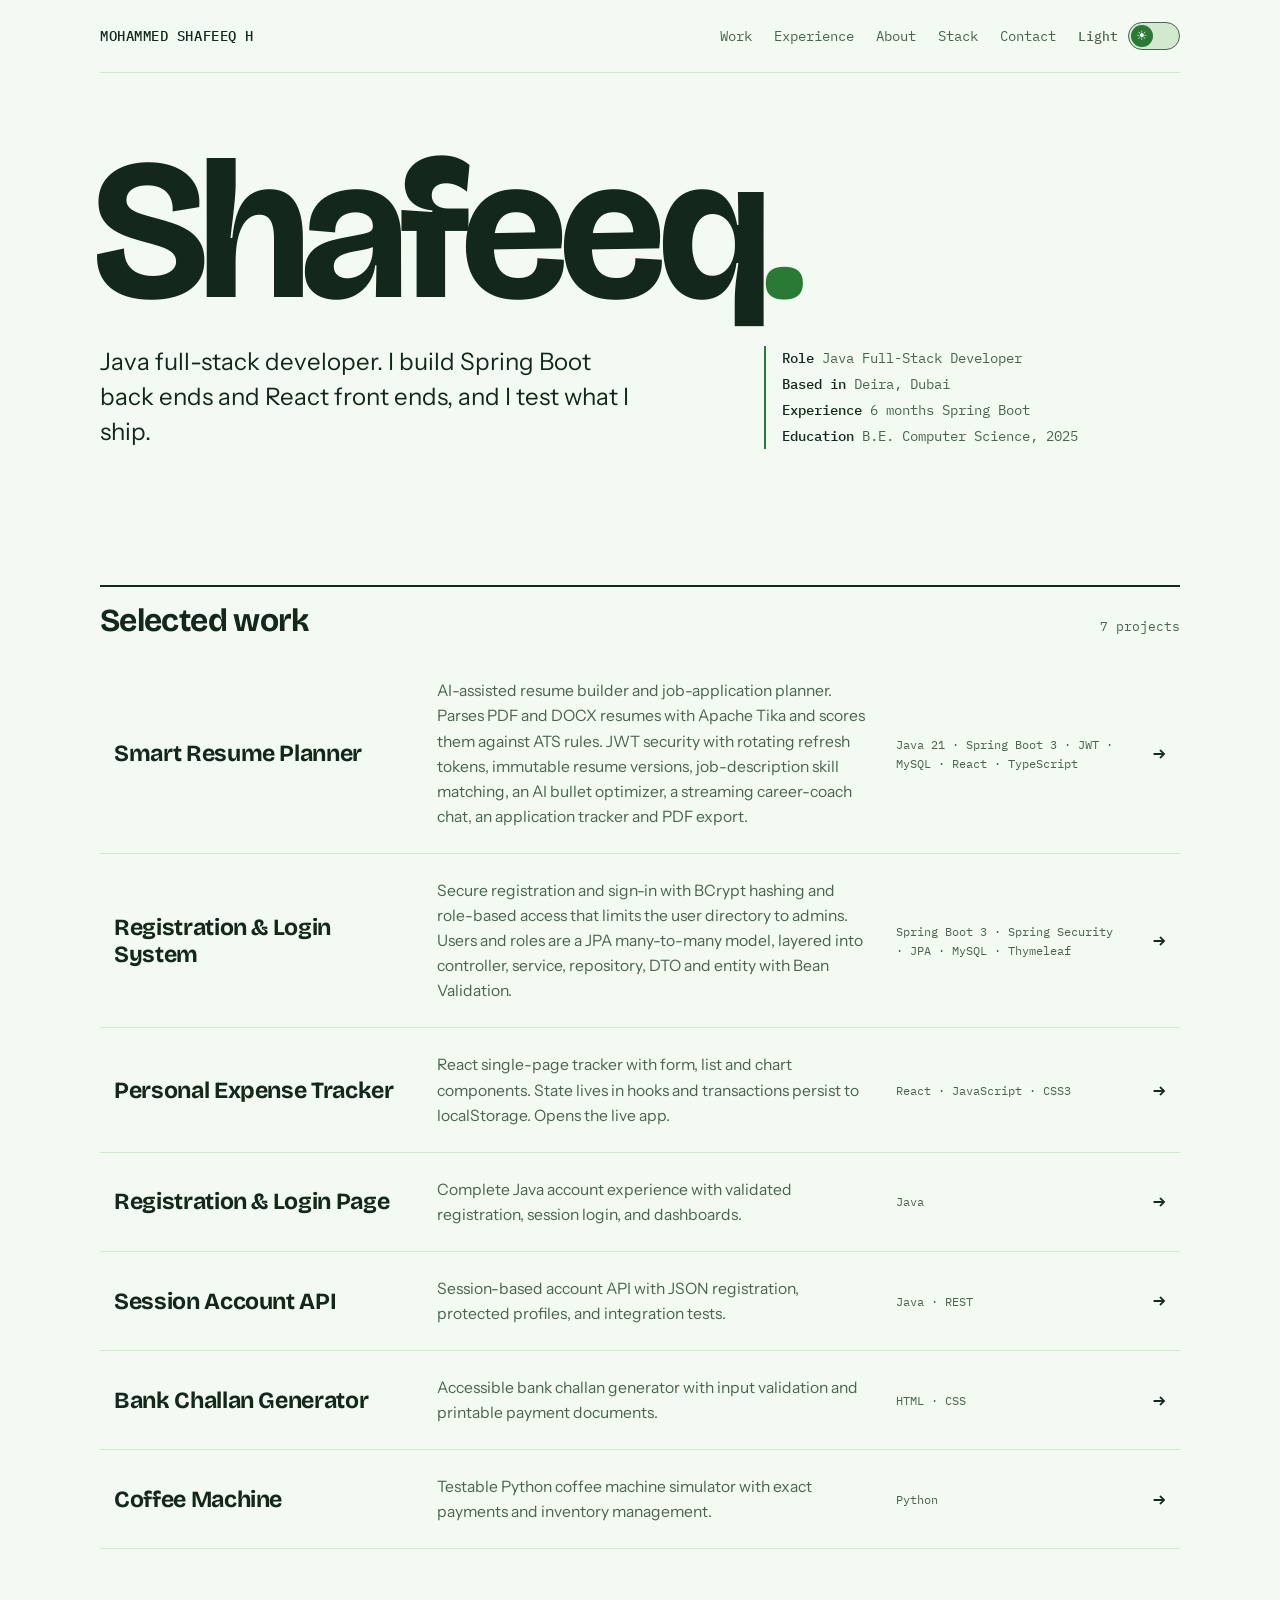
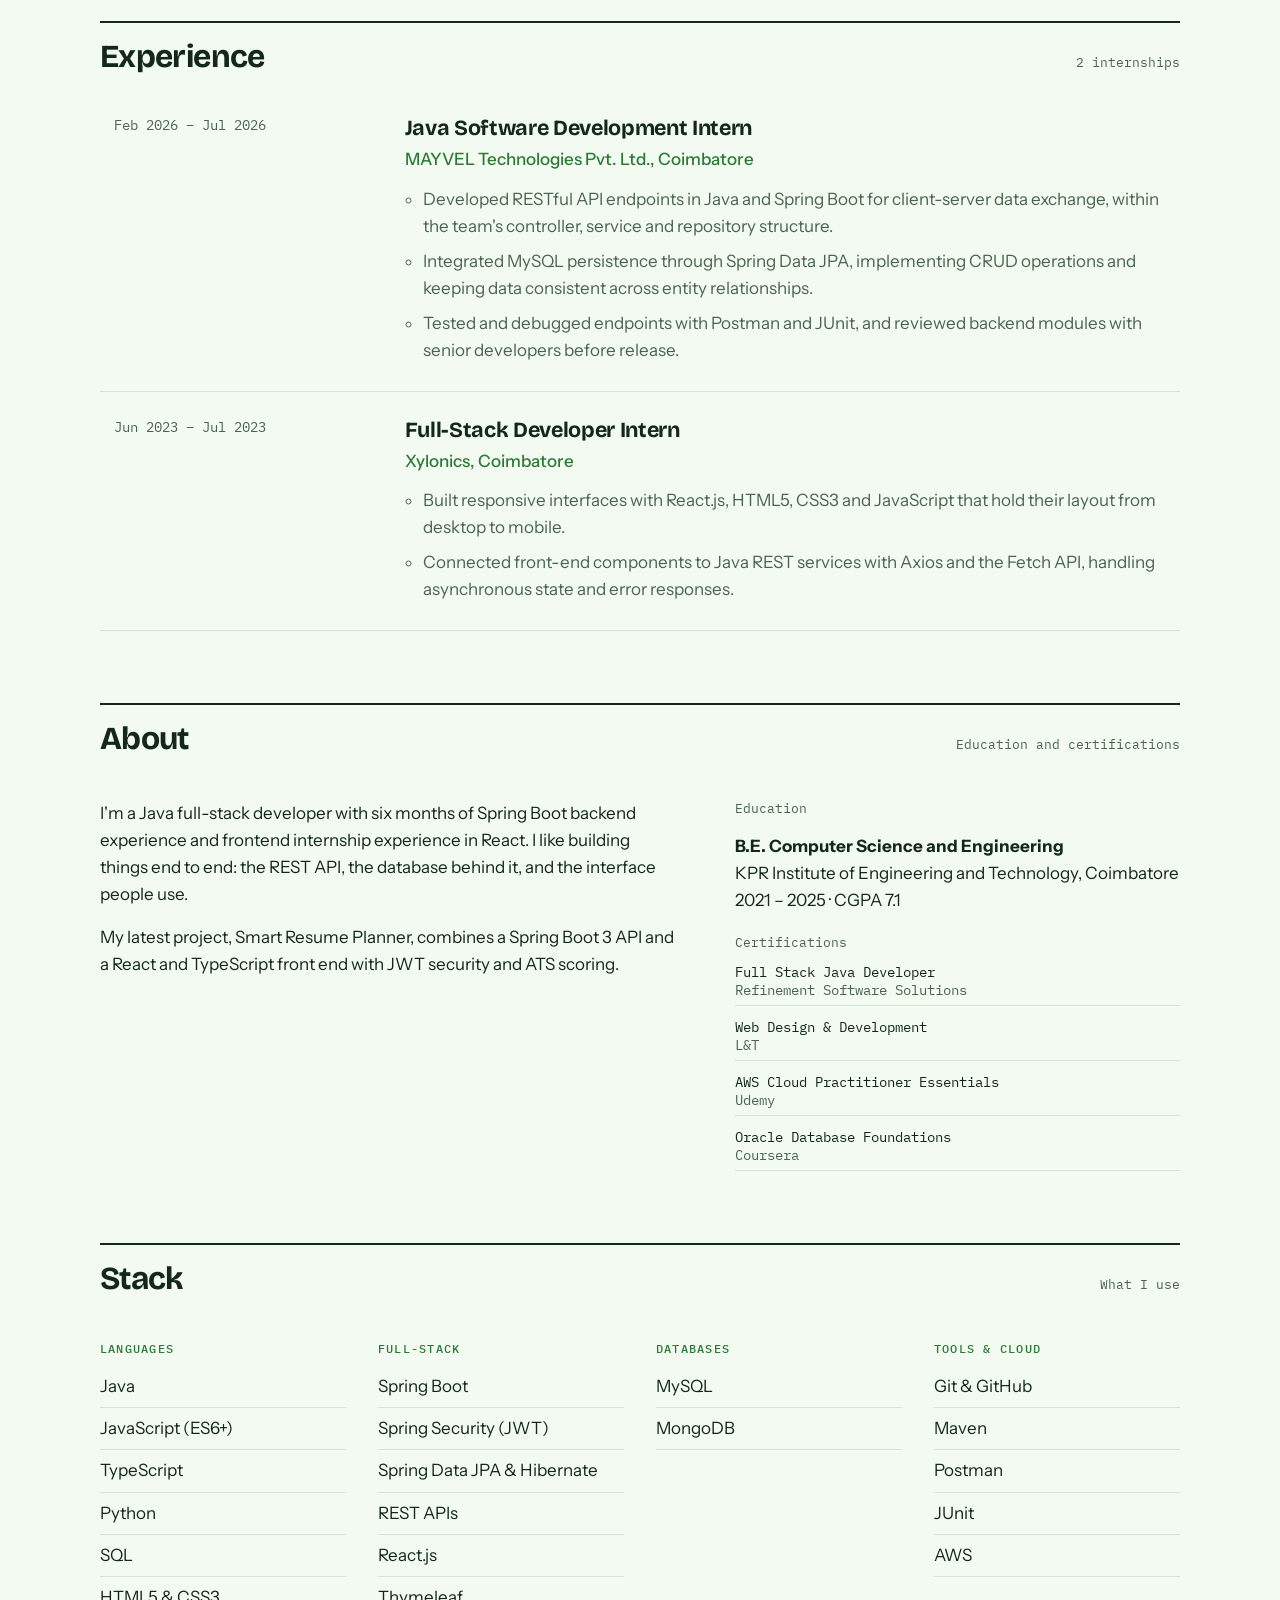
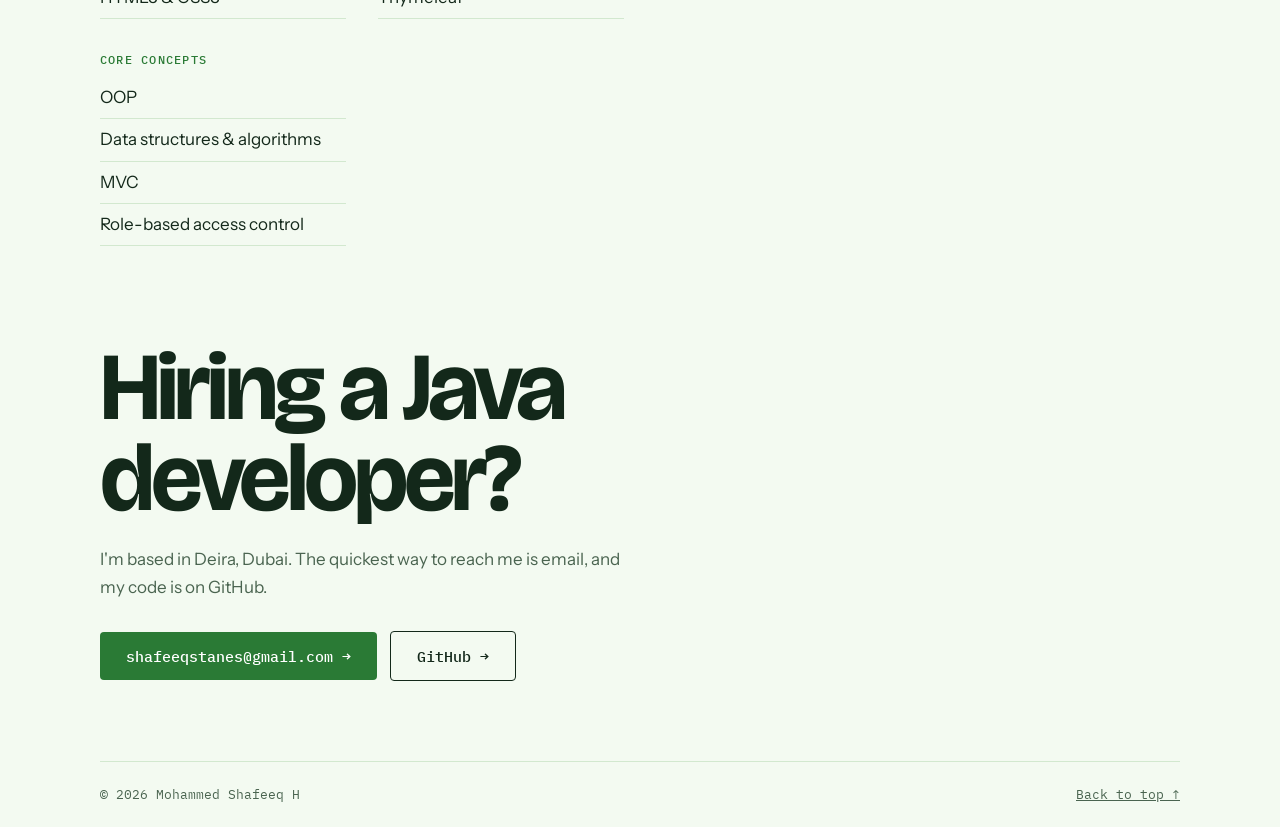
==== commit 0a4d3b19: "Replace theme button with sliding on/off switch Co-Authored-By: Claude Sonnet 5.5 <noreply@anthropic" ====
--- a/index.html
+++ b/index.html
@@ -12,12 +12,12 @@
 /* Layout: left-aligned editorial index. Giant name, a ruled project index that fills on hover, a language bar drawn from the real repositories. */
 :root{
   --bg:#f3faf1; --surface:#ffffff; --fg:#13281a; --muted:#4a6450; --line:#d2e8cf;
-  --accent:#2a7a35; --accent-ink:#ffffff;
+  --accent:#2a7a35; --accent2:#2a7a35; --accent-ink:#ffffff;
   --display:'Bricolage Grotesque','Arial Narrow',Arial,sans-serif;
   --body:'Instrument Sans',system-ui,sans-serif;
   --mono:'IBM Plex Mono',ui-monospace,Consolas,monospace;
 }
-:root[data-theme="dark"]{--bg:#0e1f14;--surface:#152a1b;--fg:#e4f3e2;--muted:#8db095;--line:#254031;--accent:#6fd17f;--accent-ink:#0e1f14;color-scheme:dark}
+:root[data-theme="dark"]{--bg:#061a21;--surface:#0b2630;--fg:#e0f6f7;--muted:#86b6bd;--line:#17424d;--accent:#2fe3c6;--accent2:#4cc4f5;--accent-ink:#04191f;color-scheme:dark}
 *{box-sizing:border-box;margin:0}
 html{scroll-behavior:smooth}
 body{background:var(--bg);color:var(--fg);font:400 1.0625rem/1.6 var(--body);-webkit-font-smoothing:antialiased;padding-left:max(16px,env(safe-area-inset-left,0px));padding-right:max(16px,env(safe-area-inset-right,0px));padding-block:0}
@@ -27,16 +27,22 @@
 .top .id{font:500 .85rem var(--mono);letter-spacing:.04em}
 .top nav{display:flex;gap:22px;align-items:center;flex-wrap:wrap}
 .top nav a{font:400 .85rem var(--mono);text-decoration:none;color:var(--muted)}
-.top nav a:hover{color:var(--accent)}
-#theme{font:500 .8rem var(--mono);background:none;color:var(--fg);border:1px solid var(--line);border-radius:4px;padding:5px 10px;cursor:pointer}
-#theme:hover{border-color:var(--accent);color:var(--accent)}
+.top nav a:hover{color:var(--accent2)}
+#theme{display:inline-flex;align-items:center;gap:10px;background:none;border:0;padding:0;cursor:pointer;color:var(--muted);font:500 .8rem var(--mono)}
+#theme .tk{position:relative;width:52px;height:28px;border-radius:999px;background:var(--line);border:1px solid var(--muted);transition:background .25s,border-color .25s}
+#theme .th{position:absolute;top:2px;left:2px;width:22px;height:22px;border-radius:50%;background:var(--accent);display:grid;place-items:center;font-size:.8rem;line-height:1;color:var(--accent-ink);transition:transform .25s}
+#theme .th:before{content:"☀"}
+#theme[aria-checked="true"] .th{transform:translateX(24px)}
+#theme[aria-checked="true"] .th:before{content:"☾"}
+#theme[aria-checked="true"] .tk{border-color:var(--accent2)}
+#theme:hover .tk{border-color:var(--accent)}
 .hero{padding:72px 0 64px;display:grid;grid-template-columns:1fr;gap:28px}
 .hero h1{font:700 clamp(4rem,17vw,12.5rem)/.86 var(--display);letter-spacing:-.045em;margin-left:-.04em;text-wrap:balance}
 .hero h1 span{color:var(--accent)}
 .hero .row{display:grid;grid-template-columns:minmax(0,1.5fr) minmax(0,1fr);gap:40px;align-items:end}
 @media(max-width:760px){.hero .row{grid-template-columns:minmax(0,1fr)}}
 .lead{font-size:clamp(1.15rem,2.4vw,1.5rem);line-height:1.45;max-width:34ch}
-.status{font:400 .85rem/1.9 var(--mono);color:var(--muted);border-left:2px solid var(--accent);padding-left:16px}
+.status{font:400 .85rem/1.9 var(--mono);color:var(--muted);border-left:2px solid var(--accent2);padding-left:16px}
 .status b{color:var(--fg);font-weight:500}
 .h{display:flex;justify-content:space-between;align-items:baseline;gap:16px;padding:14px 0;border-top:2px solid var(--fg);margin-top:72px}
 .h h2{font:700 clamp(1.5rem,3vw,2rem) var(--display);letter-spacing:-.02em}
@@ -62,13 +68,13 @@
 .leg span{margin-left:auto;color:var(--muted)}
 .cap{font:400 .8rem var(--mono);color:var(--muted);margin-bottom:6px}
 .skills{display:grid;grid-template-columns:repeat(auto-fit,minmax(200px,1fr));gap:32px;padding-top:28px}
-.skills h3{font:500 .78rem var(--mono);letter-spacing:.1em;text-transform:uppercase;color:var(--accent);margin-bottom:10px}
+.skills h3{font:500 .78rem var(--mono);letter-spacing:.1em;text-transform:uppercase;color:var(--accent2);margin-bottom:10px}
 .skills ul{list-style:none;padding:0}
 .skills li{padding:7px 0;border-bottom:1px solid var(--line)}
 .exp{display:grid;grid-template-columns:minmax(0,.7fr) minmax(0,2fr);gap:24px;padding:26px 14px;border-bottom:1px solid var(--line)}
 .exp h3{font:700 1.35rem/1.2 var(--display);letter-spacing:-.015em}
 .exp .when{font:400 .85rem var(--mono);color:var(--muted)}
-.exp .org{color:var(--accent);font-weight:500;margin:4px 0 12px}
+.exp .org{color:var(--accent2);font-weight:500;margin:4px 0 12px}
 .pts{padding-left:18px;display:grid;gap:8px;color:var(--muted)}
 @media(max-width:760px){.exp{grid-template-columns:minmax(0,1fr);gap:8px;padding:22px 8px}}
 .edu{line-height:1.6}
@@ -92,7 +98,7 @@
   <span class="id">MOHAMMED SHAFEEQ H</span>
   <nav>
     <a href="#work">Work</a><a href="#experience">Experience</a><a href="#about">About</a><a href="#stack">Stack</a><a href="#contact">Contact</a>
-    <button id="theme" type="button" aria-label="Switch between light and dark theme">Light / Dark</button>
+    <button id="theme" type="button" role="switch" aria-checked="false" aria-label="Dark mode"><span class="lbl" id="themeLbl">Light</span><span class="tk"><span class="th"></span></span></button>
   </nav>
 </header>
 
@@ -176,12 +182,18 @@
 
 <script>
 document.getElementById('yr').textContent=new Date().getFullYear();
-var root=document.documentElement,btn=document.getElementById('theme');
+var root=document.documentElement,btn=document.getElementById('theme'),lbl=document.getElementById('themeLbl');
+function paint(){
+  var dark=root.dataset.theme==='dark';
+  btn.setAttribute('aria-checked',dark?'true':'false');
+  lbl.textContent=dark?'Dark':'Light';
+}
 try{var t=localStorage.getItem('theme');if(t)root.dataset.theme=t}catch(e){}
+paint();
 btn.addEventListener('click',function(){
-  var dark=root.dataset.theme?root.dataset.theme==='dark':false;
-  root.dataset.theme=dark?'light':'dark';
+  root.dataset.theme=root.dataset.theme==='dark'?'light':'dark';
   try{localStorage.setItem('theme',root.dataset.theme)}catch(e){}
+  paint();
 });
 </script>
 </body>
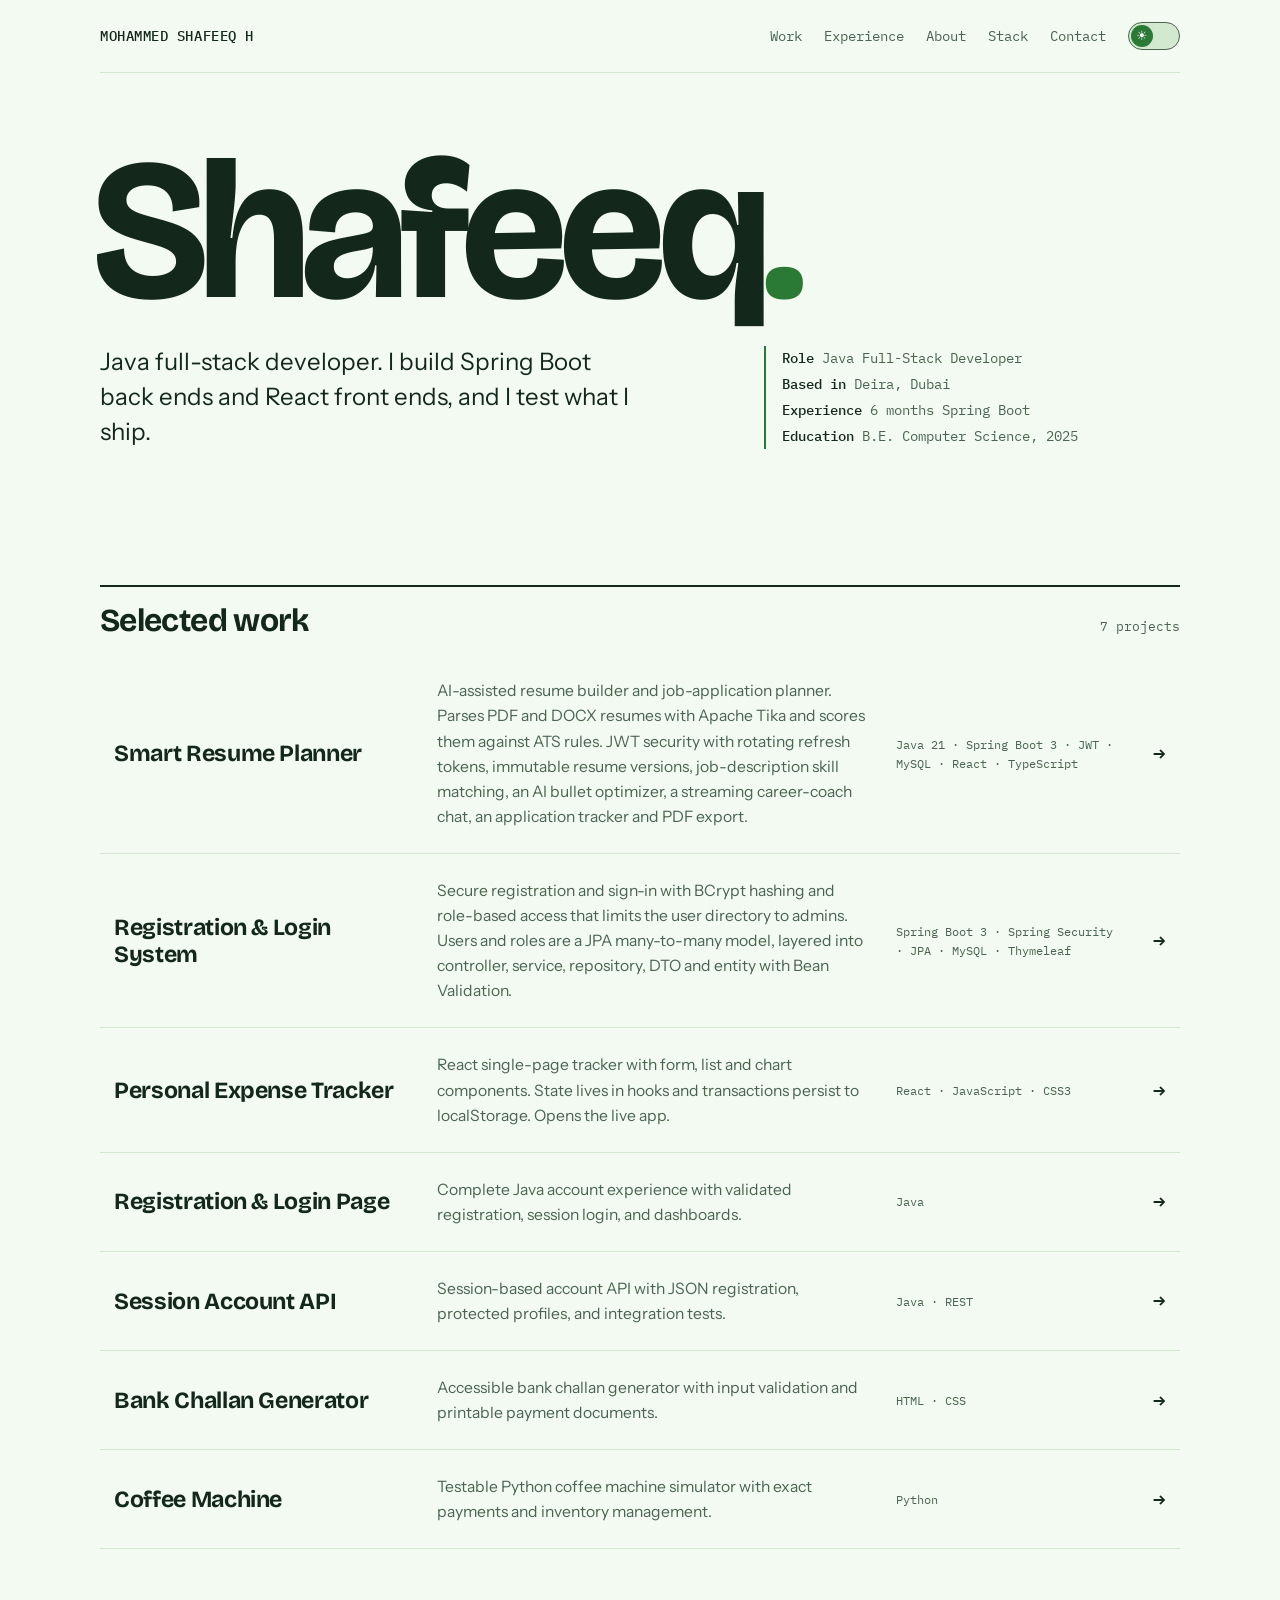
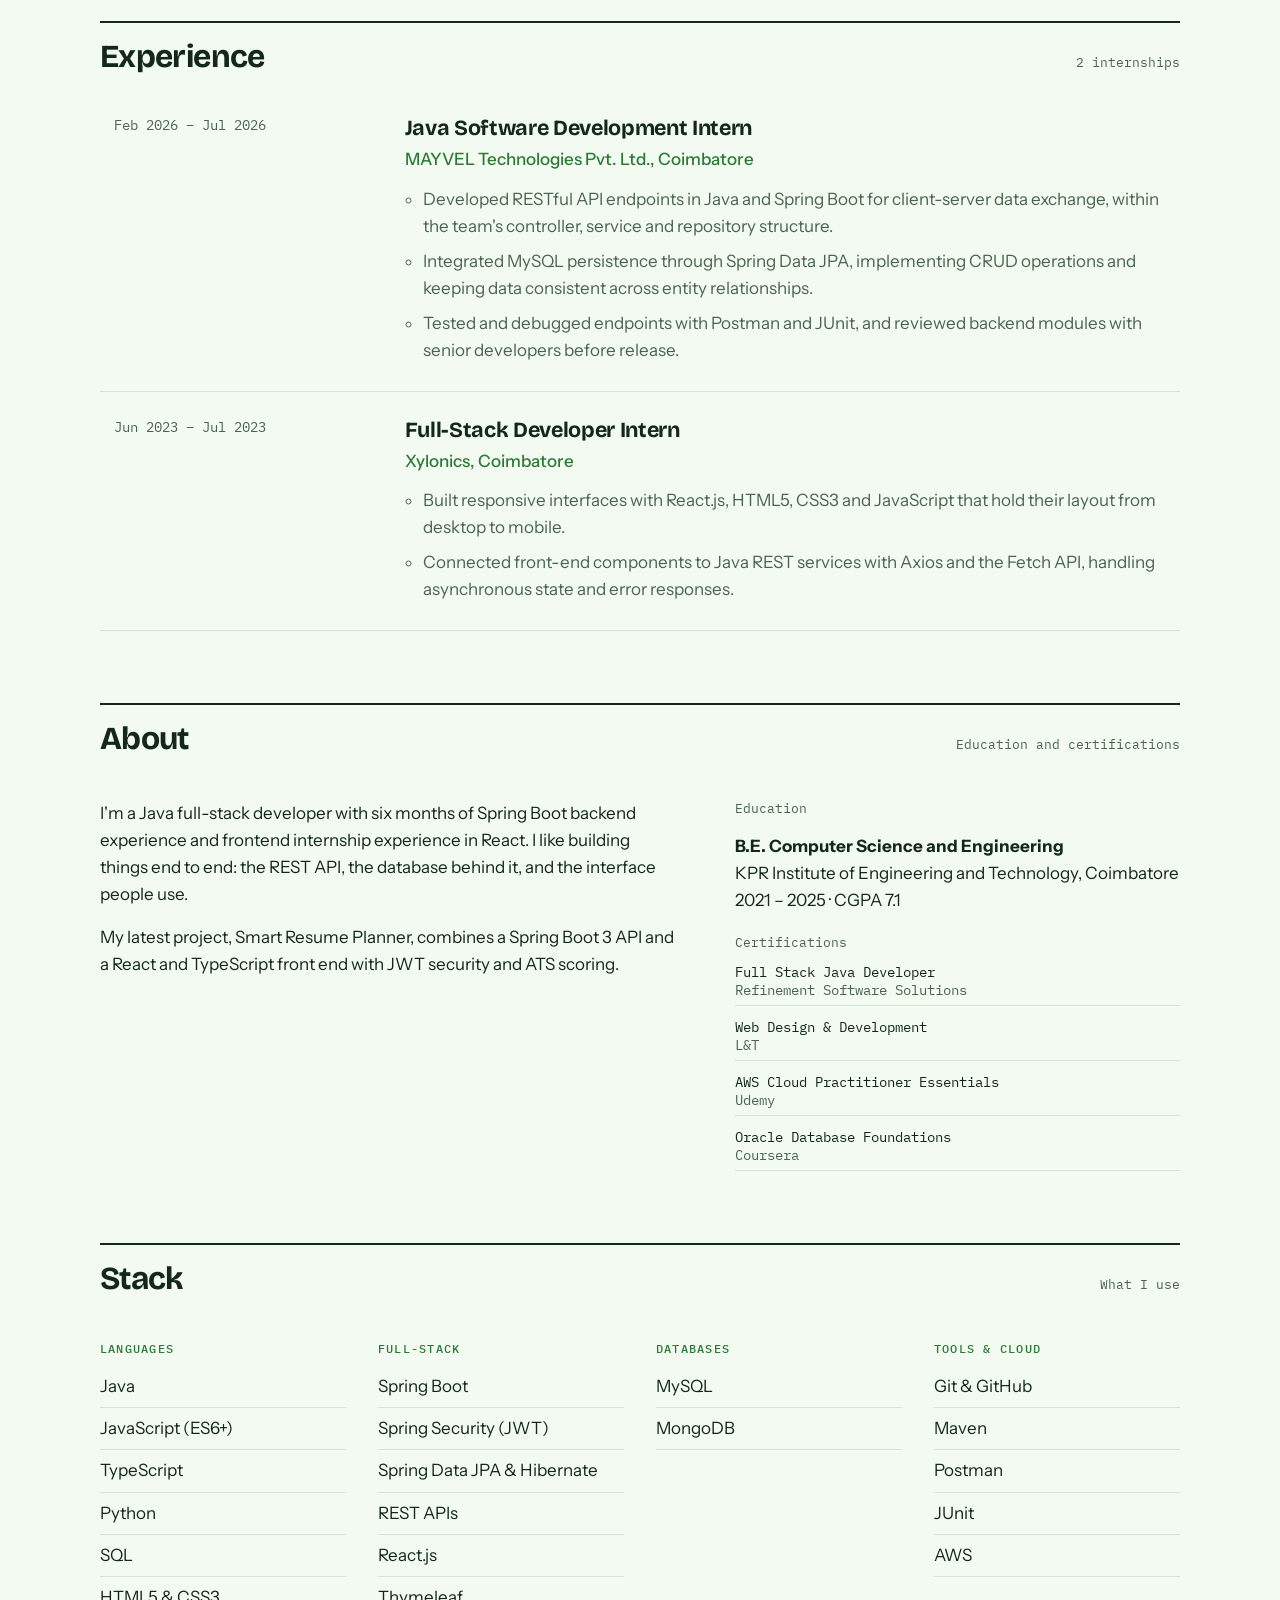
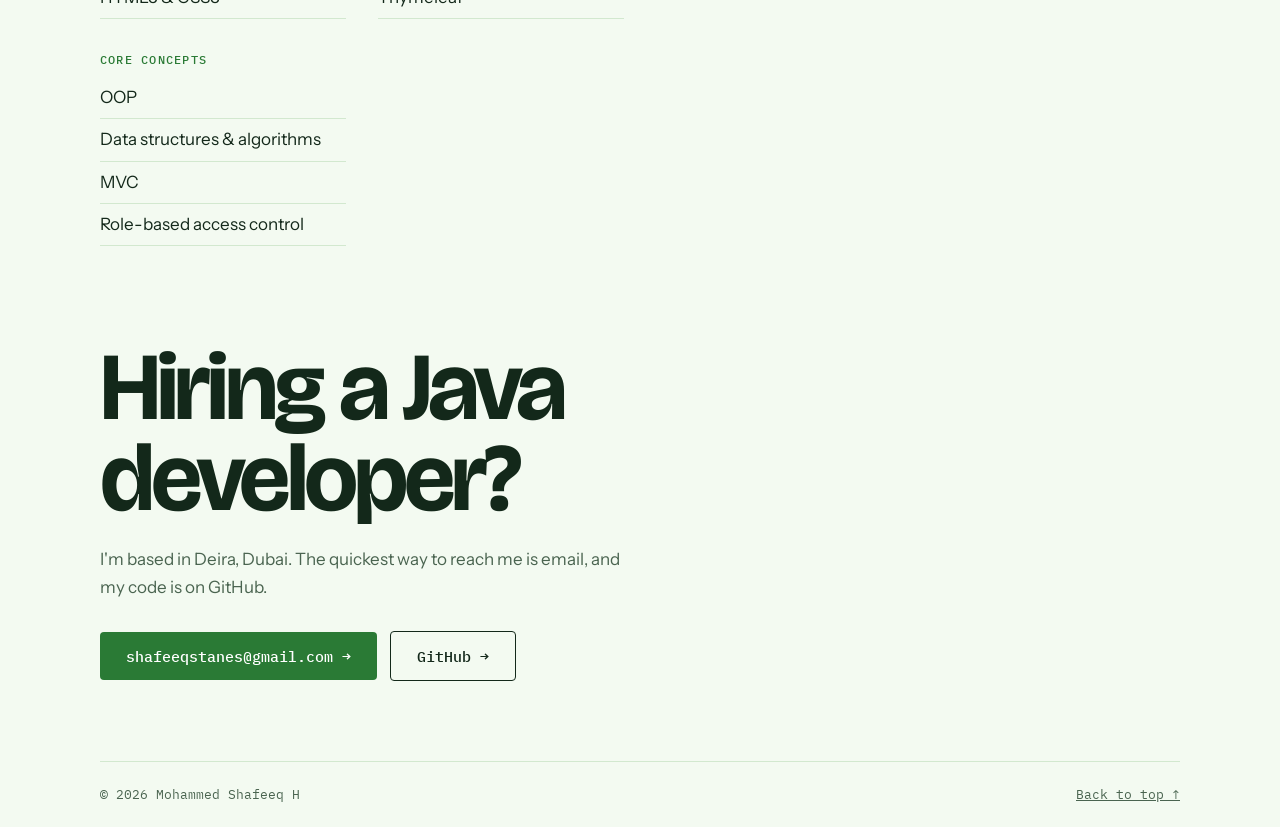
==== commit 7df080d4: "Remove text label from theme switch Co-Authored-By: Claude Sonnet 5.5 <noreply@anthropic.com>" ====
--- a/index.html
+++ b/index.html
@@ -98,7 +98,7 @@
   <span class="id">MOHAMMED SHAFEEQ H</span>
   <nav>
     <a href="#work">Work</a><a href="#experience">Experience</a><a href="#about">About</a><a href="#stack">Stack</a><a href="#contact">Contact</a>
-    <button id="theme" type="button" role="switch" aria-checked="false" aria-label="Dark mode"><span class="lbl" id="themeLbl">Light</span><span class="tk"><span class="th"></span></span></button>
+    <button id="theme" type="button" role="switch" aria-checked="false" aria-label="Dark mode"><span class="tk"><span class="th"></span></span></button>
   </nav>
 </header>
 
@@ -182,11 +182,10 @@
 
 <script>
 document.getElementById('yr').textContent=new Date().getFullYear();
-var root=document.documentElement,btn=document.getElementById('theme'),lbl=document.getElementById('themeLbl');
+var root=document.documentElement,btn=document.getElementById('theme');
 function paint(){
   var dark=root.dataset.theme==='dark';
   btn.setAttribute('aria-checked',dark?'true':'false');
-  lbl.textContent=dark?'Dark':'Light';
 }
 try{var t=localStorage.getItem('theme');if(t)root.dataset.theme=t}catch(e){}
 paint();
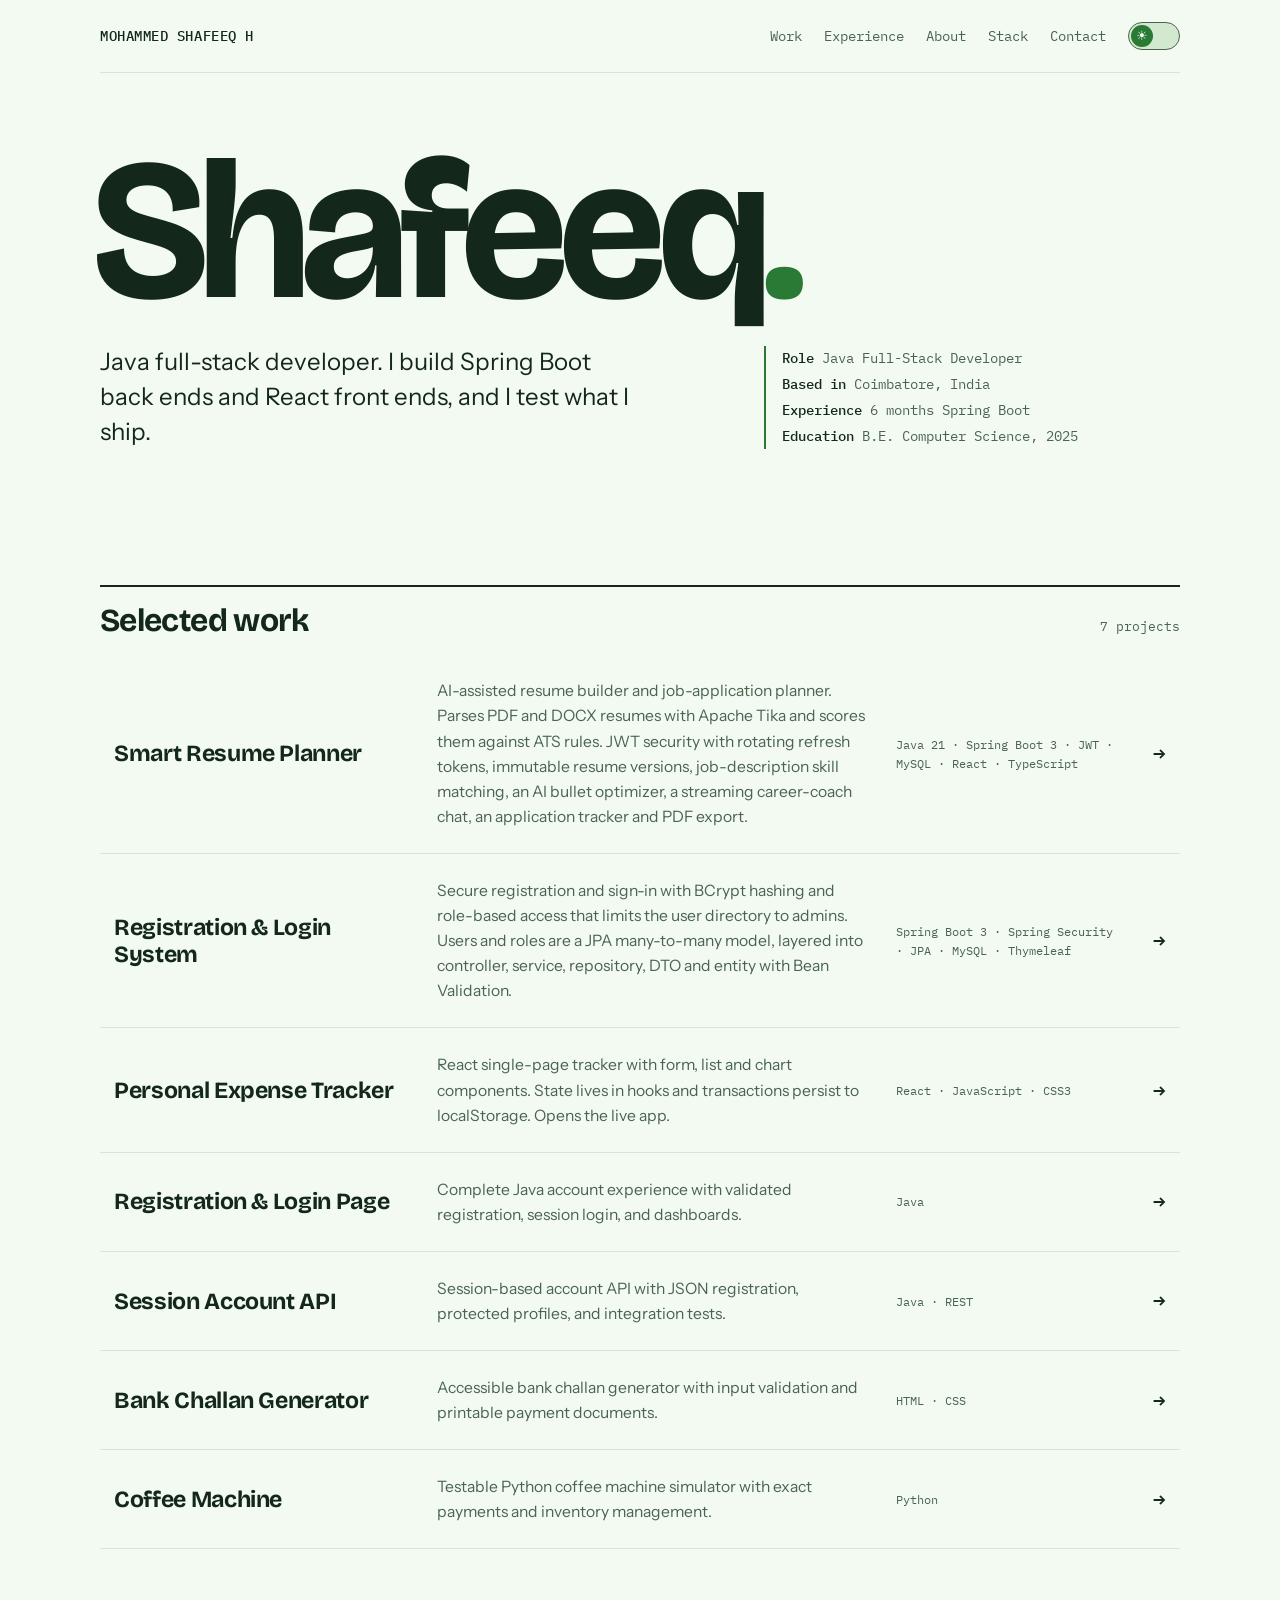
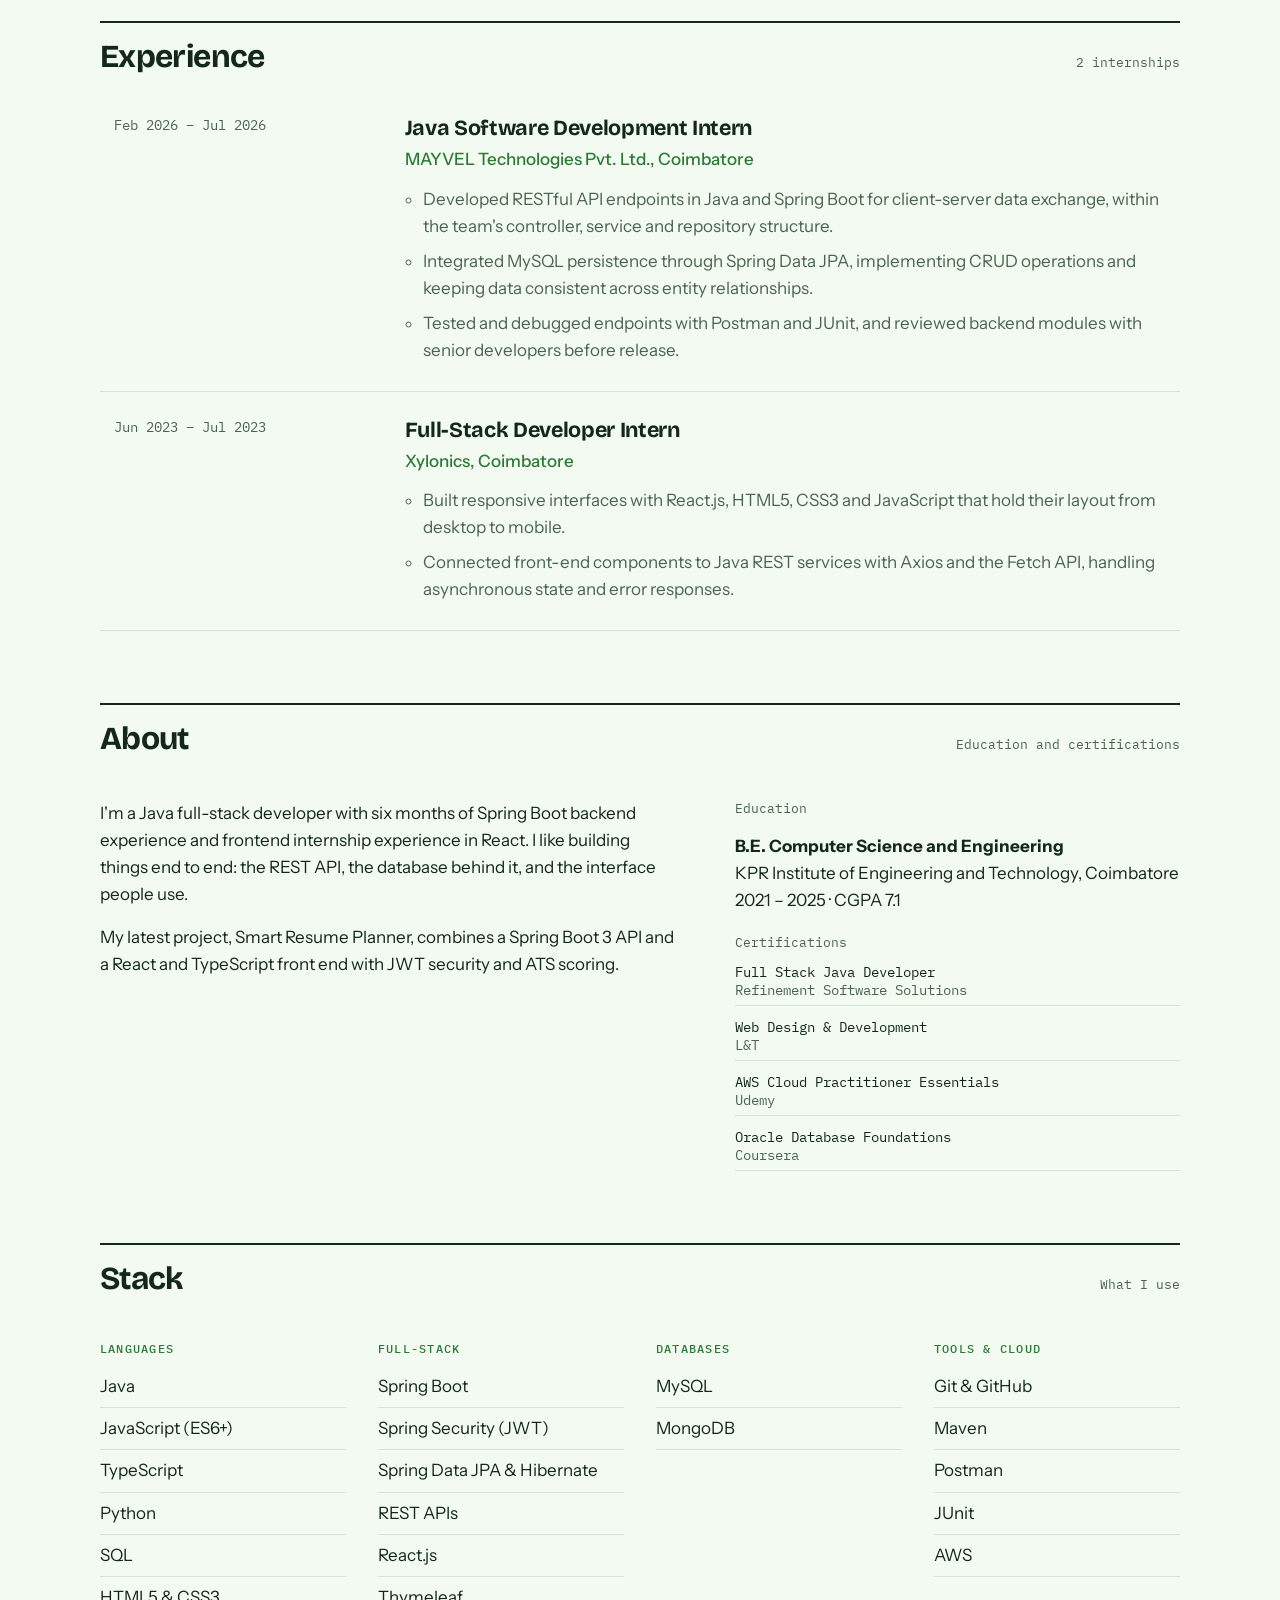
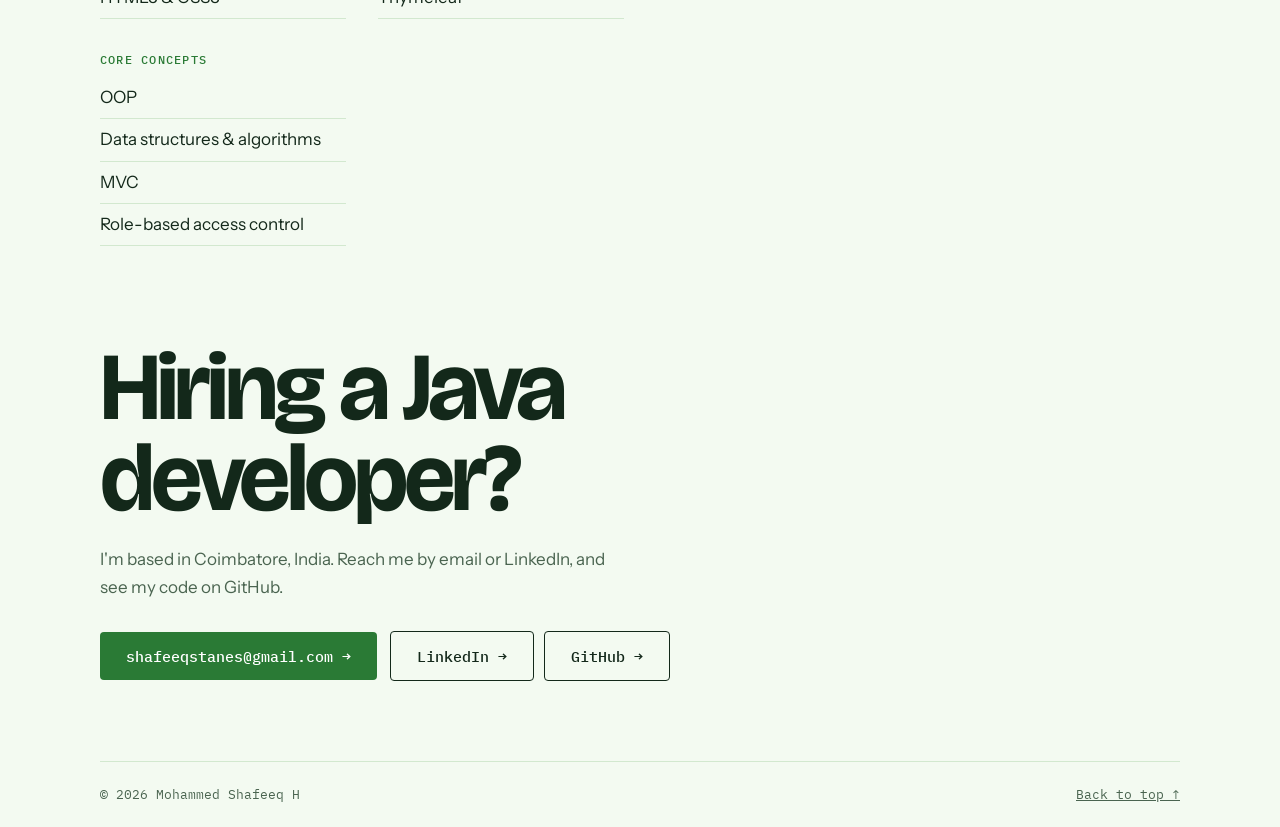
==== commit 0482ccfc: "Update location and add LinkedIn link Co-Authored-By: Claude Sonnet 5.5 <noreply@anthropic.com>" ====
--- a/index.html
+++ b/index.html
@@ -4,7 +4,7 @@
 <meta charset="utf-8">
 <meta name="viewport" content="width=device-width, initial-scale=1">
 <title>Mohammed Shafeeq Portfolio</title>
-<meta name="description" content="Portfolio of Mohammed Shafeeq H, a Java full-stack developer in Dubai working with Spring Boot, React and MySQL.">
+<meta name="description" content="Portfolio of Mohammed Shafeeq H, a Java full-stack developer in Coimbatore working with Spring Boot, React and MySQL.">
 <link rel="preconnect" href="https://fonts.googleapis.com">
 <link rel="preconnect" href="https://fonts.gstatic.com" crossorigin>
 <link href="https://fonts.googleapis.com/css2?family=Bricolage+Grotesque:opsz,wght@12..96,500;12..96,700&family=Instrument+Sans:wght@400;500;600&family=IBM+Plex+Mono:wght@400;500&display=swap" rel="stylesheet">
@@ -109,7 +109,7 @@
     <p class="lead">Java full-stack developer. I build Spring Boot back ends and React front ends, and I test what I ship.</p>
     <div class="status">
       <div><b>Role</b> Java Full-Stack Developer</div>
-      <div><b>Based in</b> Deira, Dubai</div>
+      <div><b>Based in</b> Coimbatore, India</div>
       <div><b>Experience</b> 6 months Spring Boot</div>
       <div><b>Education</b> B.E. Computer Science, 2025</div>
     </div>
@@ -171,9 +171,9 @@
 
 <section id="contact" class="contact">
   <h2>Hiring a Java developer?</h2>
-  <p>I'm based in Deira, Dubai. The quickest way to reach me is email, and my code is on GitHub.</p>
+  <p>I'm based in Coimbatore, India. Reach me by email or LinkedIn, and see my code on GitHub.</p>
   <a class="btn" href="mailto:shafeeqstanes@gmail.com">shafeeqstanes@gmail.com →</a>
-  <a class="btn ghost" href="https://github.com/Shafeeq0807" target="_blank" rel="noopener">GitHub →</a>
+  <a class="btn ghost" href="https://www.linkedin.com/in/mohammad-shafeeq-63559a227/" target="_blank" rel="noopener">LinkedIn →</a><a class="btn ghost" href="https://github.com/Shafeeq0807" target="_blank" rel="noopener">GitHub →</a>
 </section>
 </main>
 
